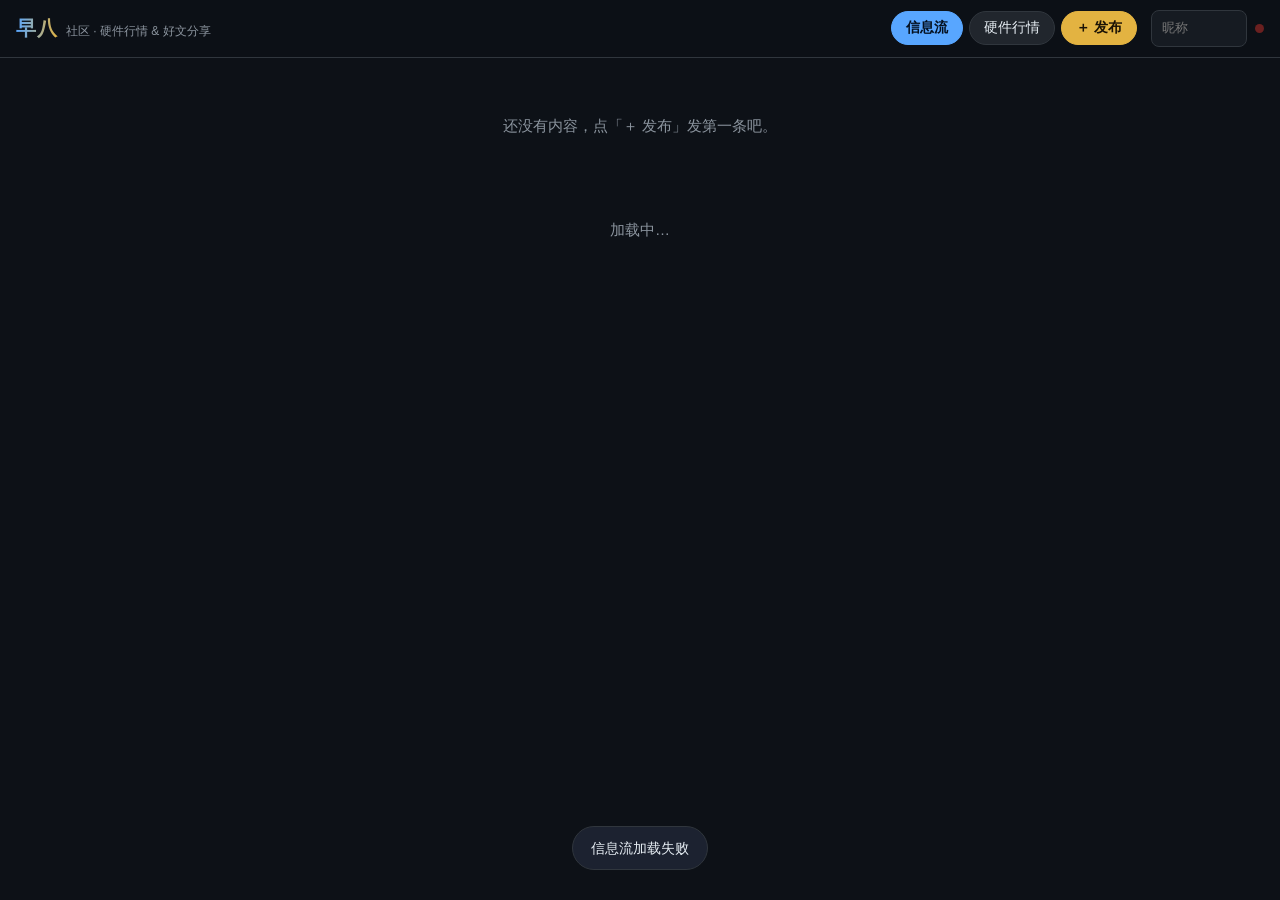
==== web/index.html @ 2b6db5b1 "融合为单一项目：后端/网页/客户端/采集端合并进 monorepo - server/: Go 后端一体化（行情聚合 + 社区 + WebSocket + 静态站点）   - 新增 /api/hw/c" ====
<!DOCTYPE html>
<html lang="zh-CN">
<head>
  <meta charset="utf-8" />
  <meta name="viewport" content="width=device-width, initial-scale=1, viewport-fit=cover" />
  <meta name="theme-color" content="#0d1117" />
  <title>早八社区 · 硬件 & 好文</title>
  <link rel="manifest" href="assets/manifest.webmanifest" />
  <link rel="stylesheet" href="assets/styles.css" />
</head>
<body>
  <header class="topbar">
    <div class="brand">
      <span class="logo">早八</span>
      <span class="tag">社区 · 硬件行情 & 好文分享</span>
    </div>
    <nav class="tabs">
      <button class="tab active" data-view="feed">信息流</button>
      <button class="tab" data-view="market">硬件行情</button>
      <button class="tab post-btn" id="openComposer">＋ 发布</button>
    </nav>
    <div class="me">
      <input id="nick" placeholder="昵称" maxlength="20" />
      <span id="wsdot" class="dot off" title="实时连接"></span>
    </div>
  </header>

  <main>
    <section id="feed" class="view active">
      <div id="postList"></div>
      <div id="feedEmpty" class="empty">还没有内容，点「＋ 发布」发第一条吧。</div>
      <div id="feedLoading" class="loading">加载中…</div>
    </section>

    <section id="market" class="view">
      <div class="market-tools">
        <input id="hwSearch" placeholder="搜型号 / 品牌，如 5070、9700X" />
        <div id="hwCats" class="chips"></div>
        <div class="sorts">
          <button class="st active" data-sort="">最新</button>
          <button class="st" data-sort="price_asc">价格低</button>
          <button class="st" data-sort="price_desc">价格高</button>
          <button class="st" data-sort="change">涨跌榜</button>
        </div>
        <div id="marketHint" class="mhint"></div>
      </div>
      <div id="marketList" class="market-grid"></div>
      <div id="marketEmpty" class="empty">行情加载中…</div>
    </section>
  </main>

  <!-- 型号详情（走势图） -->
  <div id="mdl" class="sheet hidden">
    <div class="sheet-mask" data-close></div>
    <div class="sheet-body wide">
      <div class="sheet-head">
        <span id="mdlTitle">型号详情</span>
        <button class="x" data-close>✕</button>
      </div>
      <div id="mdlBody"></div>
    </div>
  </div>

  <!-- 发布器 -->
  <div id="composer" class="sheet hidden">
    <div class="sheet-mask" data-close></div>
    <div class="sheet-body">
      <div class="sheet-head">
        <span>发布内容</span>
        <button class="x" data-close>✕</button>
      </div>
      <div class="type-tabs">
        <button class="tt active" data-type="text">文字</button>
        <button class="tt" data-type="image">图片</button>
        <button class="tt" data-type="link">链接</button>
        <button class="tt" data-type="article">公众号图文</button>
      </div>

      <div class="pane" data-pane="text">
        <textarea id="t_body" rows="5" placeholder="说点什么… 用 #话题 标记标签"></textarea>
      </div>
      <div class="pane hidden" data-pane="image">
        <input id="i_url" placeholder="图片直链 URL（https://…）" />
        <input id="i_title" placeholder="一句话说明（可选）" />
      </div>
      <div class="pane hidden" data-pane="link">
        <input id="l_url" placeholder="链接 URL（https://…）" />
        <input id="l_title" placeholder="标题" />
        <input id="l_cover" placeholder="封面图 URL（可选）" />
        <textarea id="l_body" rows="3" placeholder="摘要（可选）"></textarea>
      </div>
      <div class="pane hidden" data-pane="article">
        <div class="article-importer">
          <input id="a_url" placeholder="粘贴公众号文章链接 mp.weixin.qq.com/…" />
          <button id="a_parse">解析</button>
        </div>
        <div id="a_preview" class="article-preview hidden"></div>
      </div>

      <div class="sheet-foot">
        <span class="hint">以 <b id="nickEcho">匿名</b> 发布</span>
        <button id="submitPost" class="primary">发布</button>
      </div>
    </div>
  </div>

  <!-- 帖子详情（评论） -->
  <div id="detail" class="sheet hidden">
    <div class="sheet-mask" data-close></div>
    <div class="sheet-body wide">
      <div class="sheet-head">
        <span>帖子详情</span>
        <button class="x" data-close>✕</button>
      </div>
      <div id="detailBody"></div>
    </div>
  </div>

  <div id="toast" class="toast hidden"></div>

  <script src="assets/app.js"></script>
</body>
</html>
---- web/assets/styles.css ----
:root{
  --bg:#0d1117; --bg2:#161b22; --bg3:#1c2230; --line:#30363d;
  --txt:#e6edf3; --mut:#8b949e; --acc:#58a6ff; --up:#f0524a; --down:#3fb950;
  --chip:#21262d; --gold:#e3b341;
}
*{box-sizing:border-box}
html,body{margin:0;padding:0}
body{
  background:var(--bg); color:var(--txt);
  font:15px/1.6 -apple-system,BlinkMacSystemFont,"Segoe UI",Roboto,"PingFang SC","Microsoft YaHei",sans-serif;
  -webkit-text-size-adjust:100%;
}
.topbar{
  position:sticky; top:0; z-index:20; display:flex; align-items:center; gap:14px;
  padding:10px 16px; background:rgba(13,17,23,.85); backdrop-filter:blur(8px);
  border-bottom:1px solid var(--line);
}
.brand{display:flex; align-items:baseline; gap:8px; min-width:0}
.logo{font-weight:800; font-size:20px; letter-spacing:1px; color:#fff;
  background:linear-gradient(90deg,var(--acc),var(--gold)); -webkit-background-clip:text; background-clip:text; -webkit-text-fill-color:transparent}
.tag{color:var(--mut); font-size:12px; white-space:nowrap; overflow:hidden; text-overflow:ellipsis}
.tabs{display:flex; gap:6px; margin-left:auto}
.tab{background:var(--chip); color:var(--txt); border:1px solid var(--line); border-radius:999px;
  padding:7px 14px; cursor:pointer; font-size:14px}
.tab.active{background:var(--acc); border-color:var(--acc); color:#04101f; font-weight:700}
.post-btn{background:var(--gold); color:#1a1205; border-color:var(--gold); font-weight:700}
.me{display:flex; align-items:center; gap:8px}
#nick{width:96px; background:var(--bg2); border:1px solid var(--line); color:var(--txt);
  border-radius:8px; padding:7px 10px; font-size:13px}
.dot{width:9px; height:9px; border-radius:50%; background:var(--mut); display:inline-block}
.dot.on{background:var(--down)} .dot.off{background:#6b2020}

main{max-width:760px; margin:0 auto; padding:16px}
.view{display:none} .view.active{display:block}

.card{background:var(--bg2); border:1px solid var(--line); border-radius:14px; padding:14px; margin-bottom:14px}
.card .head{display:flex; align-items:center; gap:10px; margin-bottom:8px}
.avatar{width:34px; height:34px; border-radius:50%; background:linear-gradient(135deg,var(--acc),#a371f7);
  display:flex; align-items:center; justify-content:center; font-weight:700; color:#fff; flex:0 0 auto}
.name{font-weight:700} .time{color:var(--mut); font-size:12px}
.badge{font-size:11px; padding:2px 8px; border-radius:999px; background:var(--chip); color:var(--mut); border:1px solid var(--line)}
.body{white-space:pre-wrap; word-break:break-word; margin:4px 0}
.imgs{display:grid; grid-template-columns:repeat(auto-fill,minmax(140px,1fr)); gap:8px; margin-top:8px}
.imgs img{width:100%; height:160px; object-fit:cover; border-radius:10px; border:1px solid var(--line); cursor:pointer}
.cover{width:100%; max-height:260px; object-fit:cover; border-radius:10px; margin-top:8px; border:1px solid var(--line)}
.linkcard{display:block; margin-top:8px; padding:10px 12px; border:1px solid var(--line); border-radius:10px;
  background:var(--bg3); color:var(--txt); text-decoration:none}
.linkcard .lt{font-weight:700} .linkcard .lu{color:var(--acc); font-size:12px; word-break:break-all}
.article-body{margin-top:8px; font-size:14px; line-height:1.8}
.article-body img{max-width:100%; border-radius:8px; margin:6px 0}
.article-body p{margin:6px 0}
.actions{display:flex; gap:16px; margin-top:10px; color:var(--mut); font-size:13px}
.actions button{background:none; border:none; color:inherit; cursor:pointer; font-size:13px; display:flex; align-items:center; gap:5px}
.actions .liked{color:var(--up)}
.tags{margin-top:8px; display:flex; flex-wrap:wrap; gap:6px}
.tagc{font-size:12px; color:var(--acc); background:rgba(88,166,255,.12); padding:2px 8px; border-radius:999px}

.empty,.loading{color:var(--mut); text-align:center; padding:40px 0}
.market-grid{display:grid; grid-template-columns:repeat(auto-fill,minmax(220px,1fr)); gap:12px}
.mcard{background:var(--bg2); border:1px solid var(--line); border-radius:12px; padding:12px; cursor:pointer; transition:border-color .15s}
.mcard:hover{border-color:var(--acc)}
.mcard .mname{font-weight:700} .mcard .mspec{color:var(--mut); font-size:12px}
.mcard .mprice{font-size:20px; font-weight:800; margin-top:6px}
.mcard .mchg{font-size:13px; font-weight:700; margin-left:6px}
.market-tools{display:flex; flex-direction:column; gap:8px; margin-bottom:14px}
#hwSearch{background:var(--bg2); border:1px solid var(--line); color:var(--txt);
  border-radius:10px; padding:11px 14px; font-size:14px; width:100%}
#hwSearch:focus{outline:none; border-color:var(--acc)}
.chips{display:flex; gap:8px; overflow-x:auto; padding-bottom:2px; scrollbar-width:none}
.chips::-webkit-scrollbar{display:none}
.chip{background:var(--bg2); border:1px solid var(--line); color:var(--mut);
  border-radius:999px; padding:7px 14px; font-size:13px; white-space:nowrap; cursor:pointer}
.chip.active{background:var(--acc); border-color:var(--acc); color:#04101f; font-weight:700}
.sorts{display:flex; gap:6px}
.st{flex:1; background:transparent; border:1px solid var(--line); color:var(--mut);
  border-radius:8px; padding:7px 0; font-size:12px; cursor:pointer}
.st.active{color:var(--acc); border-color:var(--acc); background:rgba(88,166,255,.1)}
.mhint{color:var(--mut); font-size:11px}
.spark{width:100%; height:170px; display:block}
.mdl-stats{display:grid; grid-template-columns:repeat(4,1fr); gap:8px; margin-top:12px; text-align:center}
.mdl-stats b{display:block; font-size:15px}
.mdl-stats span{color:var(--mut); font-size:11px}
.up{color:var(--up)} .down{color:var(--down)} .flat{color:var(--mut)}
.mcard .meta{color:var(--mut); font-size:11px; margin-top:4px}

.sheet{position:fixed; inset:0; z-index:50; display:flex; align-items:flex-end; justify-content:center}
.sheet-mask{position:absolute; inset:0; background:rgba(0,0,0,.55)}
.sheet-body{position:relative; width:100%; max-width:680px; background:var(--bg2); border:1px solid var(--line);
  border-radius:18px 18px 0 0; padding:16px; max-height:92vh; overflow:auto; animation:up .2s ease}
.sheet-body.wide{max-width:760px}
@keyframes up{from{transform:translateY(20px);opacity:.6}to{transform:none;opacity:1}}
.sheet-head{display:flex; justify-content:space-between; align-items:center; font-weight:700; margin-bottom:12px}
.x{background:none; border:none; color:var(--mut); font-size:18px; cursor:pointer}
.type-tabs{display:flex; gap:6px; margin-bottom:12px; flex-wrap:wrap}
.tt{background:var(--chip); border:1px solid var(--line); color:var(--txt); border-radius:8px; padding:7px 12px; cursor:pointer}
.tt.active{background:var(--acc); color:#04101f; border-color:var(--acc); font-weight:700}
.pane{display:flex; flex-direction:column; gap:8px; margin-bottom:12px}
.pane.hidden,.sheet.hidden,.view.hidden,.hidden{display:none}
input,textarea{width:100%; background:var(--bg); border:1px solid var(--line); color:var(--txt);
  border-radius:10px; padding:10px; font:inherit; resize:vertical}
.article-importer{display:flex; gap:8px}
.article-importer input{flex:1}
button.primary{background:var(--gold); color:#1a1205; border:none; border-radius:10px; padding:10px 18px; font-weight:800; cursor:pointer}
.sheet-foot{display:flex; justify-content:space-between; align-items:center; margin-top:6px}
.hint{color:var(--mut); font-size:13px}
.article-preview{border:1px solid var(--line); border-radius:12px; padding:12px; background:var(--bg)}
.article-preview img.cover{max-height:200px; width:100%; object-fit:cover; border-radius:8px}
.article-preview .ap-content{max-height:240px; overflow:auto; font-size:13px; line-height:1.7; margin-top:8px}
.article-preview .ap-content img{max-width:100%}
.cmt{border-top:1px solid var(--line); margin-top:10px; padding-top:8px}
.cmt .c{display:flex; gap:8px; padding:6px 0; font-size:14px}
.cmt .c .cn{font-weight:700; flex:0 0 auto}
.cmt-form{display:flex; gap:8px; margin-top:8px}
.cmt-form input{flex:1}
.toast{position:fixed; left:50%; bottom:30px; transform:translateX(-50%); background:var(--bg3);
  border:1px solid var(--line); color:var(--txt); padding:10px 18px; border-radius:999px; z-index:90; font-size:14px}
@media (min-width:760px){ .sheet{align-items:center} .sheet-body{border-radius:18px} }
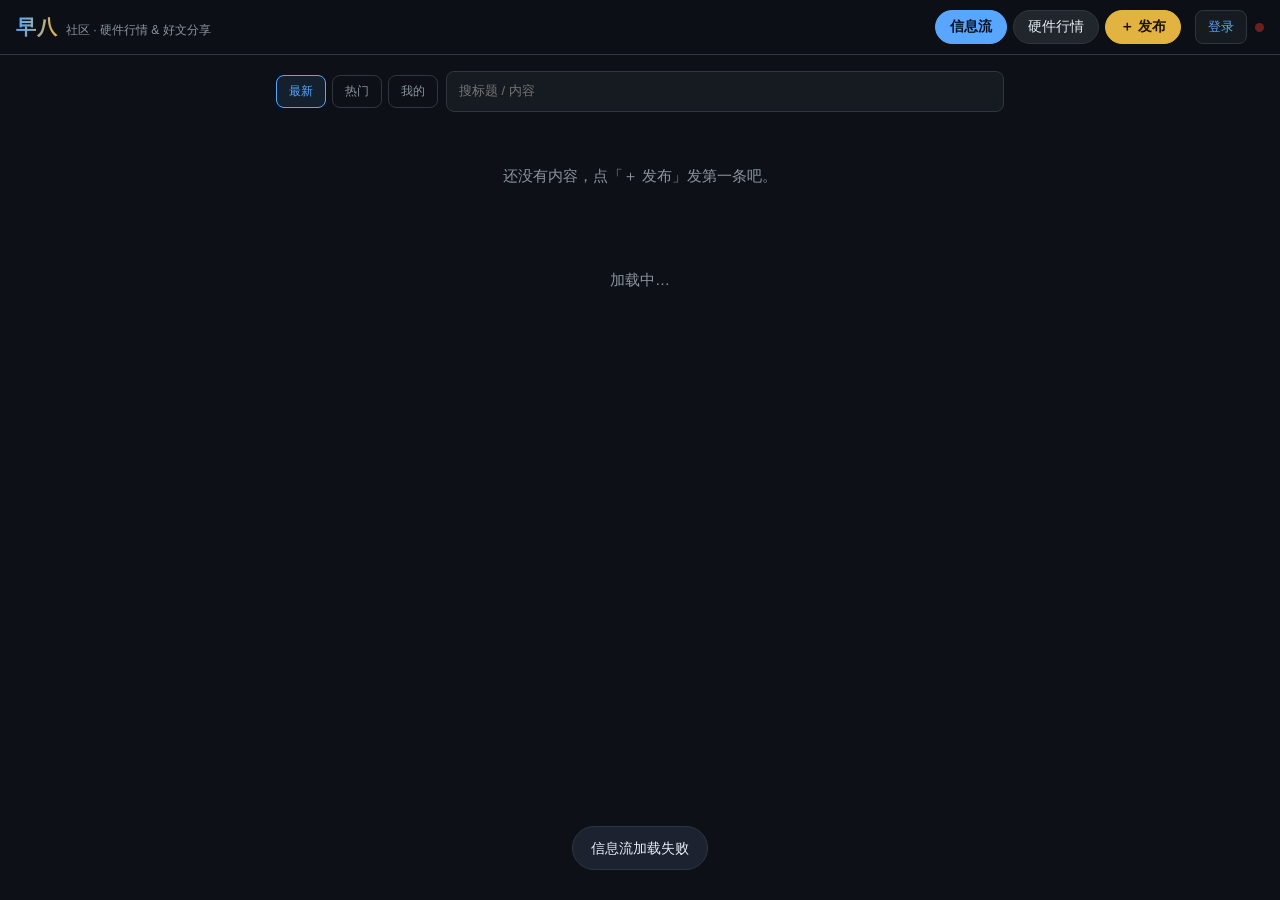
==== commit 4f646bc3: "账号体系 + 公众号转原生文章 + 社区功能补全 后端 (server/) - 新增 auth.go：邮箱账号体系   - PBKDF2-HMAC-SHA256（12000 轮）加盐，stdlib 实" ====
--- a/web/index.html
+++ b/web/index.html
@@ -20,13 +20,22 @@
       <button class="tab post-btn" id="openComposer">＋ 发布</button>
     </nav>
     <div class="me">
-      <input id="nick" placeholder="昵称" maxlength="20" />
+      <button id="accBtn" class="accbtn">登录</button>
       <span id="wsdot" class="dot off" title="实时连接"></span>
     </div>
   </header>
 
   <main>
     <section id="feed" class="view active">
+      <div class="feedbar">
+        <div class="sorts">
+          <button class="fs active" data-fsort="">最新</button>
+          <button class="fs" data-fsort="hot">热门</button>
+          <button class="fs" data-fmine="1">我的</button>
+        </div>
+        <input id="feedSearch" placeholder="搜标题 / 内容" />
+      </div>
+      <div id="tagRow" class="chips"></div>
       <div id="postList"></div>
       <div id="feedEmpty" class="empty">还没有内容，点「＋ 发布」发第一条吧。</div>
       <div id="feedLoading" class="loading">加载中…</div>
@@ -118,6 +127,25 @@
 
   <div id="toast" class="toast hidden"></div>
 
+  <!-- 登录 / 注册 -->
+  <div id="authSheet" class="sheet hidden">
+    <div class="sheet-mask" data-close></div>
+    <div class="sheet-body">
+      <div class="sheet-head">
+        <span id="authTitle">登录</span>
+        <button class="x" data-close>✕</button>
+      </div>
+      <div class="authform">
+        <input id="authEmail" type="email" placeholder="邮箱" autocomplete="email" />
+        <input id="authPass" type="password" placeholder="密码（至少 6 位）" autocomplete="current-password" />
+        <input id="authNick" placeholder="昵称（注册时填，可留空）" maxlength="20" class="hidden" />
+        <button id="authSubmit" class="primary">登录</button>
+        <button id="authSwitch" class="linkbtn">还没有账号？去注册</button>
+        <p class="tipm">密码经 PBKDF2-SHA256 加盐后存储，服务端不保存明文。</p>
+      </div>
+    </div>
+  </div>
+
   <script src="assets/app.js"></script>
 </body>
 </html>
--- a/web/assets/styles.css
+++ b/web/assets/styles.css
@@ -29,6 +29,30 @@
   border-radius:8px; padding:7px 10px; font-size:13px}
 .dot{width:9px; height:9px; border-radius:50%; background:var(--mut); display:inline-block}
 .dot.on{background:var(--down)} .dot.off{background:#6b2020}
+.accbtn{background:var(--bg2); border:1px solid var(--line); color:var(--acc);
+  border-radius:8px; padding:7px 12px; font-size:13px; cursor:pointer; max-width:110px;
+  overflow:hidden; text-overflow:ellipsis; white-space:nowrap}
+.accbtn.on{color:var(--gold); border-color:var(--gold)}
+
+.feedbar{display:flex; gap:8px; align-items:center; margin-bottom:10px}
+.feedbar .sorts{flex:0 0 auto; display:flex; gap:6px}
+.fs{background:transparent; border:1px solid var(--line); color:var(--mut);
+  border-radius:8px; padding:7px 12px; font-size:12px; cursor:pointer}
+.fs.active{color:var(--acc); border-color:var(--acc); background:rgba(88,166,255,.1)}
+#feedSearch{flex:1; min-width:0; background:var(--bg2); border:1px solid var(--line);
+  color:var(--txt); border-radius:8px; padding:9px 12px; font-size:13px}
+#feedSearch:focus{outline:none; border-color:var(--acc)}
+
+.authform{display:flex; flex-direction:column; gap:10px}
+.authform input{background:var(--bg2); border:1px solid var(--line); color:var(--txt);
+  border-radius:10px; padding:12px 14px; font-size:14px}
+.authform input:focus{outline:none; border-color:var(--acc)}
+.authform .primary{margin-top:4px; padding:12px; border-radius:10px; font-size:15px}
+.linkbtn{background:transparent; border:none; color:var(--acc); font-size:13px;
+  cursor:pointer; padding:8px}
+.tipm{color:var(--mut); font-size:11px; margin:2px 0 0}
+.tags .tagc{background:rgba(88,166,255,.12); color:var(--acc); border-radius:6px;
+  padding:2px 7px; font-size:11px; margin-right:6px; display:inline-block; margin-top:6px; cursor:pointer}
 
 main{max-width:760px; margin:0 auto; padding:16px}
 .view{display:none} .view.active{display:block}
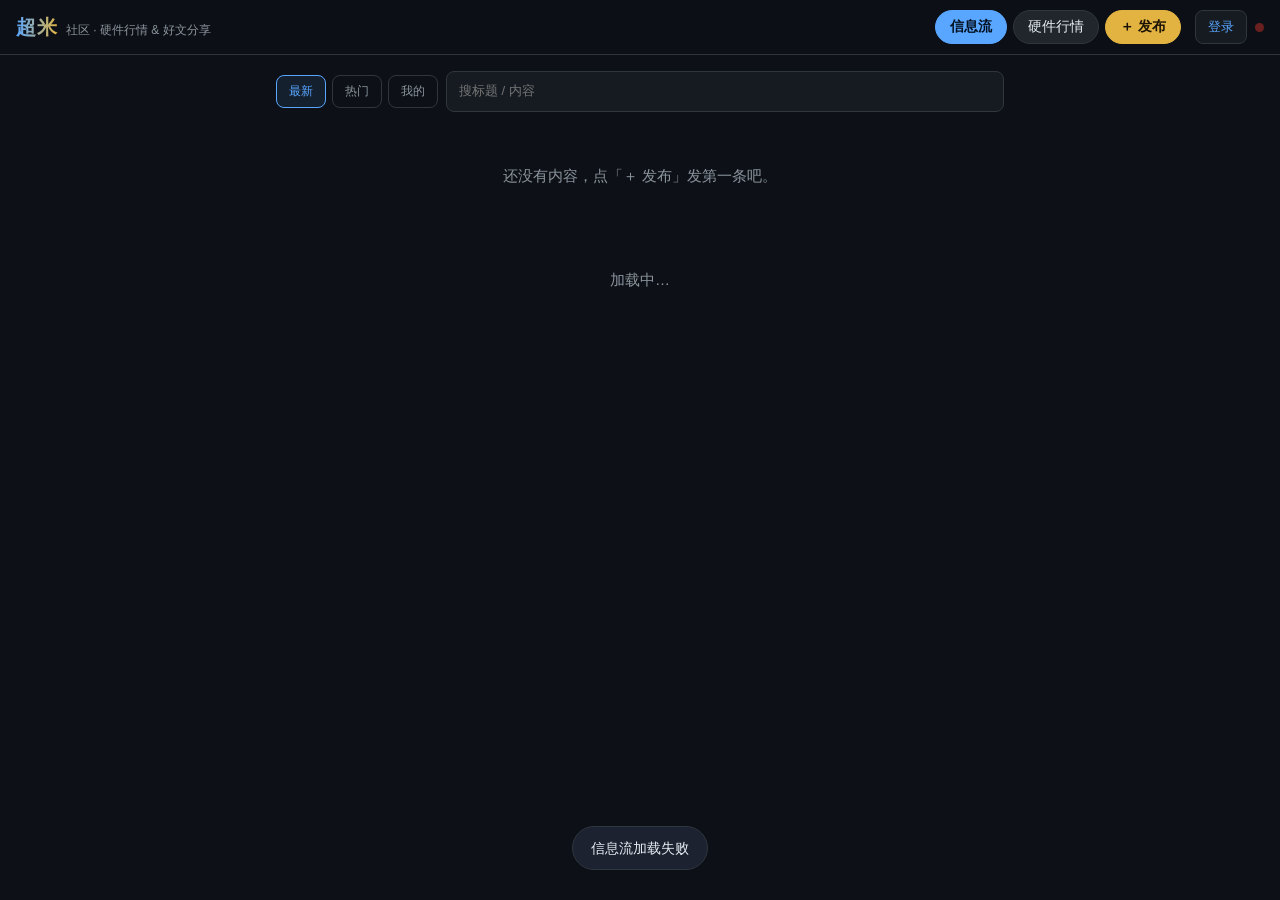
==== commit 12c2aea3: "更名超米 + 全新签名 + 适配 Android 5.0+ 签名（彻底重建） - 新建 chaomi.keystore：RSA 2048 / SHA256withRSA / 30 年，DN=CN=Ch" ====
--- a/web/index.html
+++ b/web/index.html
@@ -4,14 +4,14 @@
   <meta charset="utf-8" />
   <meta name="viewport" content="width=device-width, initial-scale=1, viewport-fit=cover" />
   <meta name="theme-color" content="#0d1117" />
-  <title>早八社区 · 硬件 & 好文</title>
+  <title>超米 · 硬件行情 & 图文社区</title>
   <link rel="manifest" href="assets/manifest.webmanifest" />
   <link rel="stylesheet" href="assets/styles.css" />
 </head>
 <body>
   <header class="topbar">
     <div class="brand">
-      <span class="logo">早八</span>
+      <span class="logo">超米</span>
       <span class="tag">社区 · 硬件行情 & 好文分享</span>
     </div>
     <nav class="tabs">
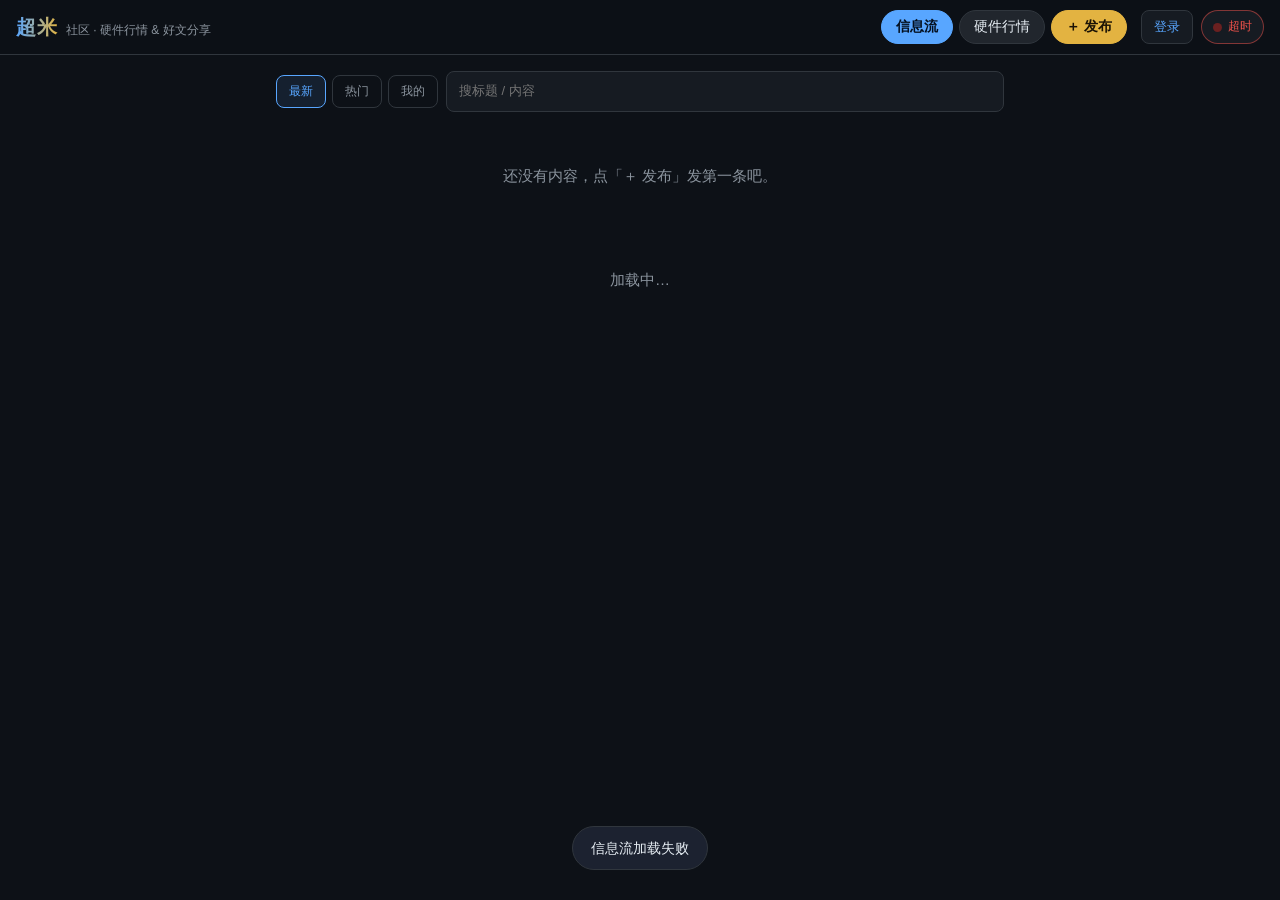
==== commit 0dd279ce: "网页端接入延迟监控 + 下载页补功能列表 网页 (web/) - 顶栏新增延迟芯片：每 3 秒心跳一次（20 次/分钟） - 延迟 = performance.now() 往返 - 服务端 costM" ====
--- a/web/index.html
+++ b/web/index.html
@@ -21,7 +21,10 @@
     </nav>
     <div class="me">
       <button id="accBtn" class="accbtn">登录</button>
-      <span id="wsdot" class="dot off" title="实时连接"></span>
+      <span id="latChip" class="latchip" title="App ↔ 服务器 延迟（每 3 秒心跳）">
+        <span id="wsdot" class="dot off"></span>
+        <span id="latText">--</span>
+      </span>
     </div>
   </header>
 
--- a/web/assets/styles.css
+++ b/web/assets/styles.css
@@ -139,3 +139,12 @@
 .toast{position:fixed; left:50%; bottom:30px; transform:translateX(-50%); background:var(--bg3);
   border:1px solid var(--line); color:var(--txt); padding:10px 18px; border-radius:999px; z-index:90; font-size:14px}
 @media (min-width:760px){ .sheet{align-items:center} .sheet-body{border-radius:18px} }
+
+/* 延迟指示：心跳每 3 秒一次（20 次/分钟） */
+.latchip{display:inline-flex; align-items:center; gap:6px; background:var(--bg2);
+  border:1px solid var(--line); border-radius:999px; padding:6px 11px; cursor:default;
+  font-size:12px; color:var(--mut); font-variant-numeric:tabular-nums}
+.latchip.good{color:var(--down); border-color:rgba(63,185,80,.5)}
+.latchip.ok{color:var(--acc); border-color:rgba(88,166,255,.4)}
+.latchip.warn{color:var(--gold); border-color:rgba(227,179,65,.5)}
+.latchip.bad{color:var(--up); border-color:rgba(240,82,74,.5)}
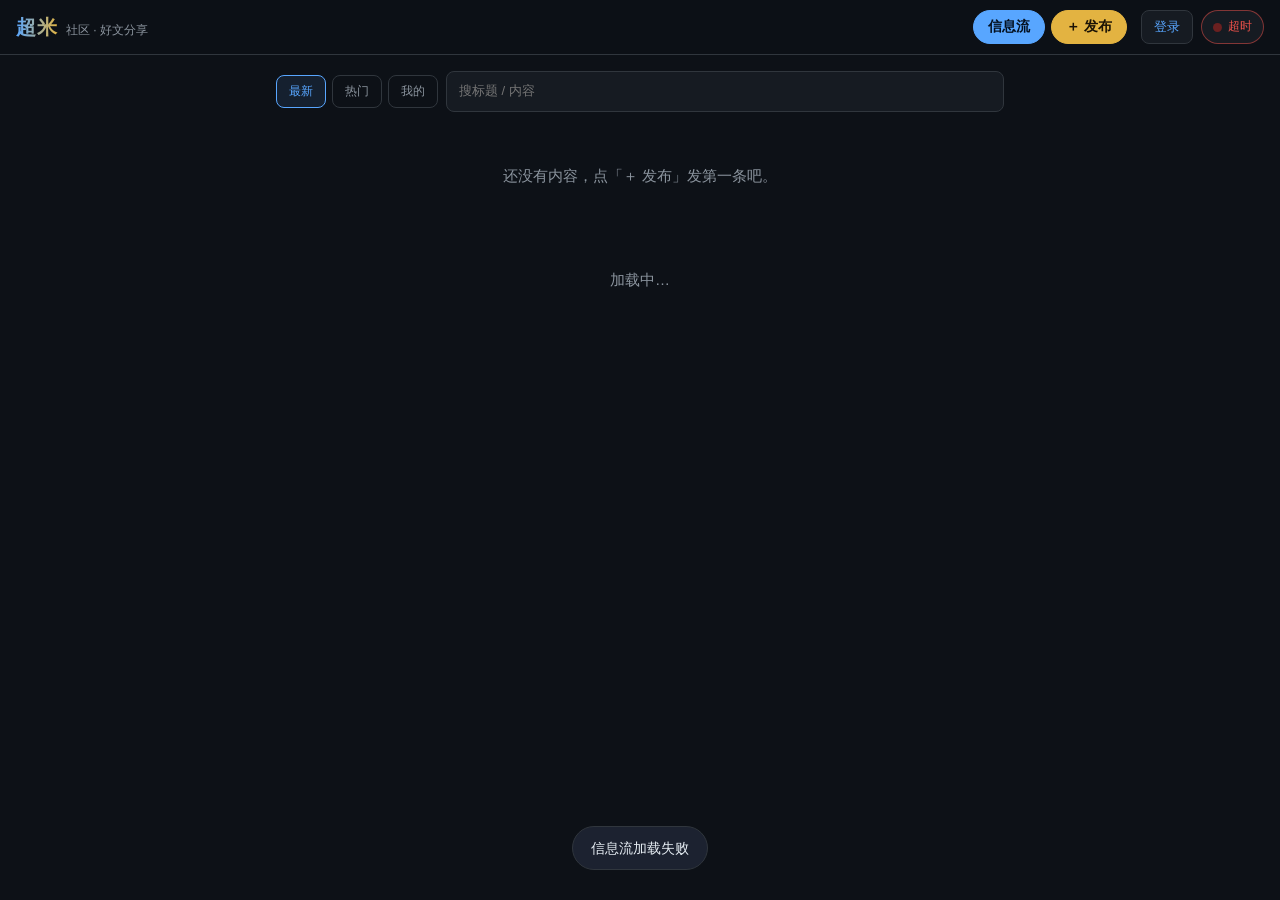
==== commit b5d8c0d1: "超米 v4.0.0：移除行情 / 富文本编辑器 / IP 归属地 / 广告跳过离线化" ====
--- a/web/index.html
+++ b/web/index.html
@@ -4,7 +4,7 @@
   <meta charset="utf-8" />
   <meta name="viewport" content="width=device-width, initial-scale=1, viewport-fit=cover" />
   <meta name="theme-color" content="#0d1117" />
-  <title>超米 · 硬件行情 & 图文社区</title>
+  <title>超米 · 图文社区</title>
   <link rel="manifest" href="assets/manifest.webmanifest" />
   <link rel="stylesheet" href="assets/styles.css" />
 </head>
@@ -12,11 +12,10 @@
   <header class="topbar">
     <div class="brand">
       <span class="logo">超米</span>
-      <span class="tag">社区 · 硬件行情 & 好文分享</span>
+      <span class="tag">社区 · 好文分享</span>
     </div>
     <nav class="tabs">
       <button class="tab active" data-view="feed">信息流</button>
-      <button class="tab" data-view="market">硬件行情</button>
       <button class="tab post-btn" id="openComposer">＋ 发布</button>
     </nav>
     <div class="me">
@@ -44,21 +43,6 @@
       <div id="feedLoading" class="loading">加载中…</div>
     </section>
 
-    <section id="market" class="view">
-      <div class="market-tools">
-        <input id="hwSearch" placeholder="搜型号 / 品牌，如 5070、9700X" />
-        <div id="hwCats" class="chips"></div>
-        <div class="sorts">
-          <button class="st active" data-sort="">最新</button>
-          <button class="st" data-sort="price_asc">价格低</button>
-          <button class="st" data-sort="price_desc">价格高</button>
-          <button class="st" data-sort="change">涨跌榜</button>
-        </div>
-        <div id="marketHint" class="mhint"></div>
-      </div>
-      <div id="marketList" class="market-grid"></div>
-      <div id="marketEmpty" class="empty">行情加载中…</div>
-    </section>
   </main>
 
   <!-- 型号详情（走势图） -->
--- a/web/assets/styles.css
+++ b/web/assets/styles.css
@@ -73,6 +73,22 @@
 .article-body{margin-top:8px; font-size:14px; line-height:1.8}
 .article-body img{max-width:100%; border-radius:8px; margin:6px 0}
 .article-body p{margin:6px 0}
+.article-body h2{font-size:18px; margin:18px 0 6px; font-weight:800}
+.article-body h3{font-size:15.5px; margin:14px 0 4px; font-weight:700}
+.article-body blockquote{margin:12px 0; padding:8px 12px; border-left:3px solid var(--acc);
+  background:var(--bg3); border-radius:0 8px 8px 0; color:var(--txt)}
+.article-body pre{margin:12px 0; padding:10px 12px; background:var(--bg3); border:1px solid var(--line);
+  border-radius:8px; overflow-x:auto; font-size:12.5px; line-height:1.6; white-space:pre-wrap}
+.article-body .li{margin:5px 0; padding-left:4px}
+.article-body hr{border:none; border-top:1px solid var(--line); margin:18px 0}
+.article-body .cap{text-align:center; color:var(--mut); font-size:12px; margin:2px 0 10px}
+.article-body mark.hl{background:#ffe58f; color:#1f2328; padding:0 2px; border-radius:3px}
+.article-body code.ic{background:var(--bg3); color:var(--acc); padding:1px 5px; border-radius:4px;
+  font-family:ui-monospace,Consolas,monospace; font-size:12.5px}
+.article-body .vid{margin:12px 0}
+.article-body .vid a{display:block; padding:14px; text-align:center; background:var(--bg3);
+  border:1px solid var(--line); border-radius:10px; color:var(--acc); font-weight:600}
+.article-body .linkcard .ld{color:var(--mut); font-size:12px; margin-top:3px; line-height:1.5}
 .actions{display:flex; gap:16px; margin-top:10px; color:var(--mut); font-size:13px}
 .actions button{background:none; border:none; color:inherit; cursor:pointer; font-size:13px; display:flex; align-items:center; gap:5px}
 .actions .liked{color:var(--up)}
@@ -132,8 +148,16 @@
 .article-preview .ap-content{max-height:240px; overflow:auto; font-size:13px; line-height:1.7; margin-top:8px}
 .article-preview .ap-content img{max-width:100%}
 .cmt{border-top:1px solid var(--line); margin-top:10px; padding-top:8px}
-.cmt .c{display:flex; gap:8px; padding:6px 0; font-size:14px}
-.cmt .c .cn{font-weight:700; flex:0 0 auto}
+.cmt .c{display:flex; flex-wrap:wrap; align-items:baseline; gap:8px; padding:8px 0;
+  font-size:14px; border-bottom:1px dashed var(--line)}
+.cmt .c:last-child{border-bottom:none}
+.cmt .c .chd{display:flex; align-items:baseline; gap:8px; flex:0 0 auto}
+.cmt .c .cn{font-weight:700}
+.cmt .c .cmeta{color:var(--mut); font-size:11.5px}
+.cmt .c .cbd{flex:1 1 100%; color:var(--txt); line-height:1.65; word-break:break-word}
+.cmt .c .cdel{flex:0 0 auto; background:none; border:none; color:var(--mut);
+  font-size:11.5px; cursor:pointer; padding:0}
+.cmt .c .cdel:hover{color:var(--up)}
 .cmt-form{display:flex; gap:8px; margin-top:8px}
 .cmt-form input{flex:1}
 .toast{position:fixed; left:50%; bottom:30px; transform:translateX(-50%); background:var(--bg3);
@@ -148,3 +172,9 @@
 .latchip.ok{color:var(--acc); border-color:rgba(88,166,255,.4)}
 .latchip.warn{color:var(--gold); border-color:rgba(227,179,65,.5)}
 .latchip.bad{color:var(--up); border-color:rgba(240,82,74,.5)}
+
+/* 对比上轮：上轮价 / 实际差价 / 涨跌幅 */
+.prevrow{display:grid; grid-template-columns:repeat(3,1fr); gap:8px; margin-top:12px;
+  padding:12px; background:var(--bg3); border:1px solid var(--line); border-radius:10px; text-align:center}
+.prevrow b{display:block; font-size:15px; font-variant-numeric:tabular-nums}
+.prevrow span{color:var(--mut); font-size:11px}
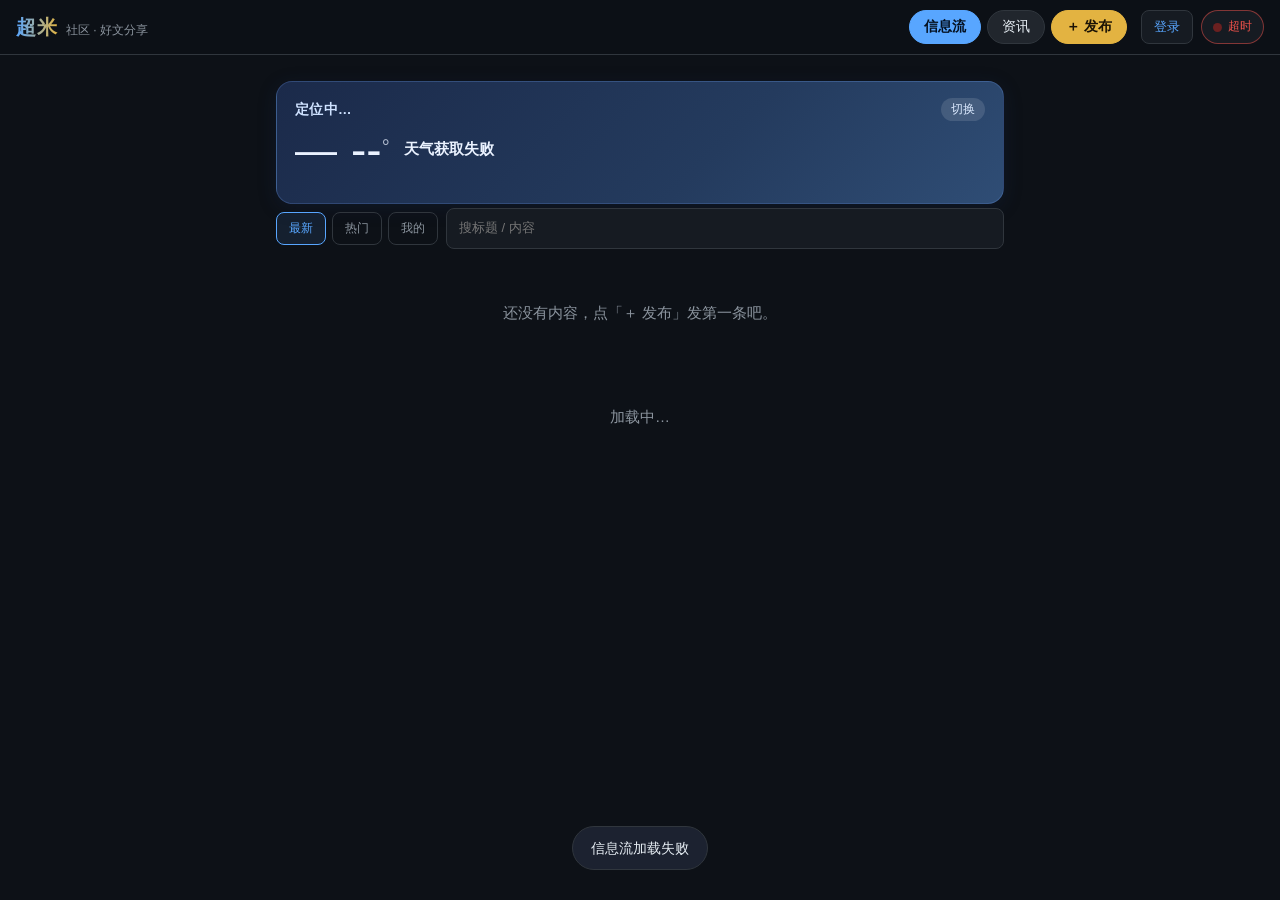
==== commit c26cfd52: "超米 v4.0.0：移除行情 / 富文本编辑器 / IP 归属地 / 广告跳过离线化" ====
--- a/web/index.html
+++ b/web/index.html
@@ -16,6 +16,7 @@
     </div>
     <nav class="tabs">
       <button class="tab active" data-view="feed">信息流</button>
+      <button class="tab" data-view="rss">资讯</button>
       <button class="tab post-btn" id="openComposer">＋ 发布</button>
     </nav>
     <div class="me">
@@ -28,6 +29,23 @@
   </header>
 
   <main>
+    <!-- ===== 天气卡片（自动按定位/IP 取当前城市）===== -->
+    <section id="weatherCard" class="wxcard" data-city="">
+      <div class="wxhead">
+        <span class="wxcity">定位中…</span>
+        <button class="wxswitch" id="wxSwitch" title="切换城市">切换</button>
+      </div>
+      <div class="wxmain">
+        <span class="wxicon">—</span>
+        <div class="wxtemp"><b>--</b><i>°</i></div>
+        <div class="wxdesc">
+          <span class="wxtext">加载中</span>
+          <span class="wxsub"></span>
+        </div>
+      </div>
+      <div id="wxDays" class="wxdays"></div>
+    </section>
+
     <section id="feed" class="view active">
       <div class="feedbar">
         <div class="sorts">
@@ -41,6 +59,21 @@
       <div id="postList"></div>
       <div id="feedEmpty" class="empty">还没有内容，点「＋ 发布」发第一条吧。</div>
       <div id="feedLoading" class="loading">加载中…</div>
+    </section>
+
+    <!-- ===== 资讯（RSS）：一级菜单，二级为分类 ===== -->
+    <section id="rss" class="view">
+      <div class="rssbar">
+        <div id="rssCats" class="chips">
+          <div class="chip active" data-cat="">全部</div>
+        </div>
+      </div>
+      <div id="rssList" class="rsslist"></div>
+      <div id="rssEmpty" class="empty">还没有资讯，点下方「刷新」拉取</div>
+      <div id="rssLoading" class="loading hidden">加载中…</div>
+      <div class="rssfoot">
+        <button id="rssMore" class="rssmore">加载更多</button>
+      </div>
     </section>
 
   </main>
--- a/web/assets/styles.css
+++ b/web/assets/styles.css
@@ -178,3 +178,54 @@
   padding:12px; background:var(--bg3); border:1px solid var(--line); border-radius:10px; text-align:center}
 .prevrow b{display:block; font-size:15px; font-variant-numeric:tabular-nums}
 .prevrow span{color:var(--mut); font-size:11px}
+
+/* ===== 资讯（RSS） ===== */
+.rssbar{padding:8px 0 4px}
+.rsslist{display:flex; flex-direction:column; gap:10px; margin-top:6px}
+.rsscard{display:flex; gap:12px; padding:12px; background:var(--bg2);
+  border:1px solid var(--line); border-radius:12px; cursor:pointer; transition:border-color .15s}
+.rsscard:hover{border-color:var(--acc)}
+.rssimg{flex:0 0 96px; width:96px; height:72px; border-radius:8px; overflow:hidden; background:var(--bg3)}
+.rssimg img{width:100%; height:100%; object-fit:cover}
+.rssbody{flex:1; min-width:0}
+.rssbody h3{font-size:14.5px; line-height:1.45; margin:0 0 4px; font-weight:700;
+  display:-webkit-box; -webkit-line-clamp:2; -webkit-box-orient:vertical; overflow:hidden}
+.rssorig{font-size:11.5px; color:var(--mut); margin-bottom:4px;
+  display:-webkit-box; -webkit-line-clamp:1; -webkit-box-orient:vertical; overflow:hidden}
+.rssbody p{font-size:12.5px; color:var(--mut); line-height:1.6; margin:0;
+  display:-webkit-box; -webkit-line-clamp:2; -webkit-box-orient:vertical; overflow:hidden}
+.rssmeta{display:flex; gap:10px; margin-top:6px; font-size:11px; color:var(--mut)}
+.rsssrc{color:var(--acc)}
+.rssfoot{text-align:center; padding:14px 0}
+.rssmore{background:var(--bg2); border:1px solid var(--line); color:var(--txt);
+  padding:9px 22px; border-radius:999px; font-size:13px; cursor:pointer}
+.rssmore:hover{border-color:var(--acc); color:var(--acc)}
+.chip i{font-style:normal; opacity:.55; margin-left:4px; font-size:10.5px}
+
+/* ===== 天气卡片 ===== */
+.wxcard{margin:10px 0 4px; padding:16px 18px; border-radius:16px;
+  background:linear-gradient(135deg,#1b2a4a 0%,#243b5e 60%,#2f4d75 100%);
+  border:1px solid rgba(120,170,255,.22); color:#eaf2ff;
+  box-shadow:0 4px 18px rgba(20,40,80,.28)}
+.wxhead{display:flex; align-items:center; justify-content:space-between; margin-bottom:6px}
+.wxcity{font-size:13.5px; font-weight:700; letter-spacing:.3px; color:#cfe2ff}
+.wxswitch{background:rgba(255,255,255,.12); border:none; color:#dceaff;
+  font-size:11.5px; padding:4px 10px; border-radius:999px; cursor:pointer}
+.wxswitch:hover{background:rgba(255,255,255,.22)}
+.wxmain{display:flex; align-items:center; gap:14px}
+.wxicon{font-size:42px; line-height:1}
+.wxtemp{display:flex; align-items:flex-start}
+.wxtemp b{font-size:46px; font-weight:300; line-height:1; font-variant-numeric:tabular-nums}
+.wxtemp i{font-size:20px; font-style:normal; margin-top:4px; opacity:.7}
+.wxdesc{display:flex; flex-direction:column; gap:3px; min-width:0}
+.wxtext{font-size:15px; font-weight:600}
+.wxsub{font-size:11.5px; color:#a8c4e8; line-height:1.5}
+.wxdays{display:flex; gap:8px; margin-top:14px; overflow-x:auto; scrollbar-width:none}
+.wxdays::-webkit-scrollbar{display:none}
+.wxday{flex:1 0 auto; min-width:58px; display:flex; flex-direction:column;
+  align-items:center; gap:3px; padding:8px 6px; border-radius:10px;
+  background:rgba(255,255,255,.08)}
+.wxd{font-size:11px; color:#b9d2f0}
+.wxdi{font-size:17px; line-height:1}
+.wxdt{font-size:12px; font-weight:600; font-variant-numeric:tabular-nums}
+.wxdt i{font-style:normal; opacity:.6; font-weight:400}
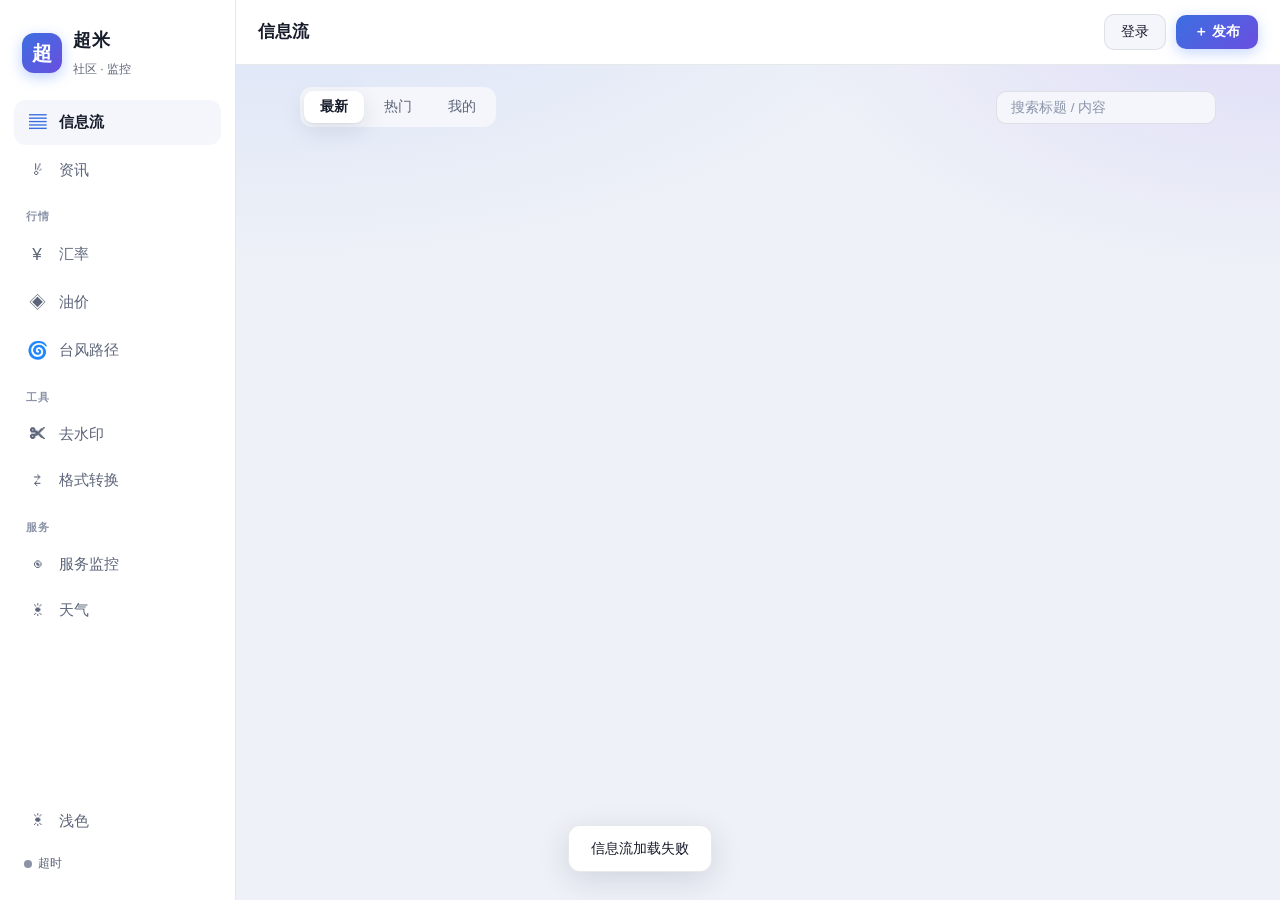
==== commit 3c1b7d8f: "feat: 去水印集成抖音(DTK v5) + 格式转换 + 账号体系 + 行情模块 去水印 - 集成 DTK v5（CloakBrowser 自动铸造游客身份），抖音/TikTok 免登录直出无水印" ====
--- a/web/index.html
+++ b/web/index.html
@@ -3,94 +3,388 @@
 <head>
   <meta charset="utf-8" />
   <meta name="viewport" content="width=device-width, initial-scale=1, viewport-fit=cover" />
-  <meta name="theme-color" content="#0d1117" />
-  <title>超米 · 图文社区</title>
+  <meta name="theme-color" content="#0b0f1a" />
+  <meta name="description" content="超米 · 好文分享社区与实时服务监控" />
+  <title>超米 · 社区</title>
   <link rel="manifest" href="assets/manifest.webmanifest" />
-  <link rel="stylesheet" href="assets/styles.css" />
+  <link rel="icon" href="assets/icon.svg" type="image/svg+xml" />
+  <link rel="stylesheet" href="assets/styles.css?v=16" />
 </head>
 <body>
-  <header class="topbar">
-    <div class="brand">
-      <span class="logo">超米</span>
-      <span class="tag">社区 · 好文分享</span>
-    </div>
-    <nav class="tabs">
-      <button class="tab active" data-view="feed">信息流</button>
-      <button class="tab" data-view="rss">资讯</button>
-      <button class="tab post-btn" id="openComposer">＋ 发布</button>
-    </nav>
-    <div class="me">
-      <button id="accBtn" class="accbtn">登录</button>
-      <span id="latChip" class="latchip" title="App ↔ 服务器 延迟（每 3 秒心跳）">
-        <span id="wsdot" class="dot off"></span>
-        <span id="latText">--</span>
-      </span>
-    </div>
-  </header>
-
-  <main>
-    <!-- ===== 天气卡片（自动按定位/IP 取当前城市）===== -->
-    <section id="weatherCard" class="wxcard" data-city="">
-      <div class="wxhead">
-        <span class="wxcity">定位中…</span>
-        <button class="wxswitch" id="wxSwitch" title="切换城市">切换</button>
-      </div>
-      <div class="wxmain">
-        <span class="wxicon">—</span>
-        <div class="wxtemp"><b>--</b><i>°</i></div>
-        <div class="wxdesc">
-          <span class="wxtext">加载中</span>
-          <span class="wxsub"></span>
-        </div>
-      </div>
-      <div id="wxDays" class="wxdays"></div>
-    </section>
-
-    <section id="feed" class="view active">
-      <div class="feedbar">
-        <div class="sorts">
-          <button class="fs active" data-fsort="">最新</button>
-          <button class="fs" data-fsort="hot">热门</button>
-          <button class="fs" data-fmine="1">我的</button>
-        </div>
-        <input id="feedSearch" placeholder="搜标题 / 内容" />
-      </div>
-      <div id="tagRow" class="chips"></div>
-      <div id="postList"></div>
-      <div id="feedEmpty" class="empty">还没有内容，点「＋ 发布」发第一条吧。</div>
-      <div id="feedLoading" class="loading">加载中…</div>
-    </section>
-
-    <!-- ===== 资讯（RSS）：一级菜单，二级为分类 ===== -->
-    <section id="rss" class="view">
-      <div class="rssbar">
-        <div id="rssCats" class="chips">
-          <div class="chip active" data-cat="">全部</div>
-        </div>
-      </div>
-      <div id="rssList" class="rsslist"></div>
-      <div id="rssEmpty" class="empty">还没有资讯，点下方「刷新」拉取</div>
-      <div id="rssLoading" class="loading hidden">加载中…</div>
-      <div class="rssfoot">
-        <button id="rssMore" class="rssmore">加载更多</button>
-      </div>
-    </section>
-
-  </main>
-
-  <!-- 型号详情（走势图） -->
-  <div id="mdl" class="sheet hidden">
+  <div class="app">
+    <!-- ===== 侧边导航（桌面） ===== -->
+    <aside class="sidenav" id="sidenav">
+      <div class="brand">
+        <span class="brand-logo">超</span>
+        <div class="brand-txt">
+          <b>超米</b>
+          <small>社区 · 监控</small>
+        </div>
+      </div>
+
+      <nav class="nav">
+        <button class="nav-item active" data-view="feed">
+          <span class="nav-ico">▤</span><span>信息流</span>
+        </button>
+        <button class="nav-item" data-view="rss">
+          <span class="nav-ico">☄</span><span>资讯</span>
+        </button>
+        <div class="nav-label">行情</div>
+        <button class="nav-item" data-view="fx">
+          <span class="nav-ico">¥</span><span>汇率</span>
+        </button>
+        <button class="nav-item" data-view="oil">
+          <span class="nav-ico">◈</span><span>油价</span>
+        </button>
+        <button class="nav-item" data-view="typhoon">
+          <span class="nav-ico">🌀</span><span>台风路径</span>
+        </button>
+        <div class="nav-label">工具</div>
+        <button class="nav-item" data-view="watermark">
+          <span class="nav-ico">✂</span><span>去水印</span>
+        </button>
+        <button class="nav-item" data-view="convert">
+          <span class="nav-ico">⇄</span><span>格式转换</span>
+        </button>
+        <div class="nav-label">服务</div>
+        <button class="nav-item" data-view="monitor">
+          <span class="nav-ico">◉</span><span>服务监控</span>
+          <span class="nav-badge hidden" id="monBadge"></span>
+        </button>
+        <button class="nav-item" data-view="weather">
+          <span class="nav-ico">☀</span><span>天气</span>
+        </button>
+        <!-- 管理员入口插槽：仅管理员可见，位置固定在导航最末的独立分组 -->
+        <div id="adminSlot" class="hidden">
+          <div class="nav-label">管理</div>
+          <button class="nav-item" id="adminEntry">
+            <span class="nav-ico">⚙</span><span>管理员后台</span>
+          </button>
+        </div>
+      </nav>
+
+      <div class="sidenav-foot">
+        <button class="nav-item" id="themeToggle">
+          <span class="nav-ico" id="themeIco">◐</span><span id="themeTxt">深色</span>
+        </button>
+        <div class="lat" id="latChip" title="App ↔ 服务器延迟（每 3 秒心跳）">
+          <span class="dot off" id="wsdot"></span>
+          <span id="latText">-- ms</span>
+        </div>
+      </div>
+    </aside>
+
+    <!-- ===== 主区 ===== -->
+    <div class="main">
+      <header class="topbar">
+        <button class="hamburger" id="hamburger">☰</button>
+        <div class="topbar-title" id="topbarTitle">信息流</div>
+        <div class="topbar-actions">
+          <span class="lat inline" id="latChipM" title="App ↔ 服务器延迟">
+            <span class="dot off" id="wsdotM"></span>
+            <span id="latTextM">--</span>
+          </span>
+          <button class="accbtn" id="accBtn">登录</button>
+          <button class="post-btn" id="openComposer">＋ 发布</button>
+        </div>
+      </header>
+
+      <main class="content">
+        <!-- ===== 信息流 ===== -->
+        <section id="view-feed" class="view active">
+          <div class="feedbar">
+            <div class="sorts">
+              <button class="fs active" data-fsort="">最新</button>
+              <button class="fs" data-fsort="hot">热门</button>
+              <button class="fs" data-fmine="1">我的</button>
+            </div>
+            <div class="search">
+              <input id="feedSearch" placeholder="搜索标题 / 内容" />
+            </div>
+          </div>
+          <div id="tagRow" class="chips"></div>
+          <div id="postList" class="feedlist"></div>
+          <div id="feedEmpty" class="empty hidden">还没有内容，点「＋ 发布」发第一条吧。</div>
+          <div id="feedLoading" class="loading hidden">加载中…</div>
+        </section>
+
+        <!-- ===== 资讯 ===== -->
+        <section id="view-rss" class="view">
+          <div class="rssbar">
+            <div id="rssCats" class="chips">
+              <div class="chip active" data-cat="">全部</div>
+            </div>
+            <button class="rss-refresh" id="rssRefreshBtn" title="拉取最新资讯">↻ 刷新</button>
+          </div>
+          <div id="rssList" class="rsslist"></div>
+          <div id="rssEmpty" class="empty hidden">还没有资讯，点「刷新」拉取</div>
+          <div id="rssLoading" class="loading hidden">加载中…</div>
+          <div class="rssfoot">
+            <button id="rssMore" class="rssmore">加载更多</button>
+          </div>
+        </section>
+
+        <!-- ===== 服务监控 ===== -->
+        <section id="view-monitor" class="view">
+          <div class="mon-head">
+            <div class="mon-title">
+              <h2>服务监控</h2>
+              <span class="mon-badge" id="monTopBadge">加载中</span>
+            </div>
+            <div class="mon-sub">第三方服务健康巡检 · 每 15 秒探测（每分钟 4 次）· 异常自动通知</div>
+          </div>
+
+          <div class="mon-cards">
+            <div class="mon-card"><div class="k">监控目标</div><div class="v" id="monTotal">--</div></div>
+            <div class="mon-card ok"><div class="k">在线</div><div class="v" id="monUp">--</div></div>
+            <div class="mon-card bad"><div class="k">异常</div><div class="v" id="monDown">--</div></div>
+            <div class="mon-card"><div class="k">平均延迟</div><div class="v"><span id="monMs">--</span><i>ms</i></div></div>
+          </div>
+        <!-- 监控详情：点卡片就地展示，可连续切换 -->
+        <div id="monDetail" class="mon-detail hidden">
+          <div class="md-head">
+            <span class="md-dot" id="mdDot"></span>
+            <span class="md-name" id="mdName">—</span>
+            <span class="md-badge" id="mdBadge"></span>
+            <button class="md-x" id="mdClose">收起 ✕</button>
+          </div>
+          <div class="md-stats">
+            <div><span class="k">当前延迟</span><b id="mdMs">—</b></div>
+            <div><span class="k">HTTP 状态</span><b id="mdCode">—</b></div>
+            <div><span class="k">最近检测</span><b id="mdAt">—</b></div>
+            <div><span class="k">连续失败</span><b id="mdStreak">—</b></div>
+          </div>
+          <div class="md-chart-title">延迟走势（最近 60 次探测，谷底为掉线）</div>
+          <div class="md-chart" id="mdChart"></div>
+          <div class="md-avail" id="mdAvail">—</div>
+          <div class="md-err hidden" id="mdErr"></div>
+        </div>
+
+          <div class="mon-grid" id="monGrid"></div>
+          <div class="mon-foot">数据由服务端每 15 秒采集 · 本页 5 秒刷新 · 点卡片看详情 · 异常自动推送飞书 + 邮件
+            <a href="/monitor/" target="_blank" rel="noopener" class="mon-link">查看图表版 ↗</a>
+          </div>
+        </section>
+
+        <!-- ===== 汇率 ===== -->
+        <section id="view-fx" class="view">
+          <div class="mon-head">
+            <div class="mon-title">
+              <h2>实时汇率</h2>
+              <span class="mon-badge" id="fxBadge">加载中</span>
+            </div>
+            <div class="mon-sub">主要货币兑人民币 · 含离岸人民币 CNH · 每 10 分钟更新</div>
+          </div>
+          <div class="fx-spread" id="fxSpread"></div>
+          <div class="chart-card">
+            <div class="chart-head">
+              <span class="chart-title">走势</span>
+              <span class="chart-pick" id="fxPick"></span>
+              <span class="chart-range" id="fxRange">
+                <button data-days="1" class="cr">1D</button>
+                <button data-days="7" class="cr active">7D</button>
+                <button data-days="30" class="cr">30D</button>
+              </span>
+            </div>
+            <div class="chart-body" id="fxChart"></div>
+          </div>
+          <div class="fx-grid" id="fxGrid"></div>
+          <div class="mon-foot">数据来源：currency-api（jsDelivr）· 点币种切换走势</div>
+        </section>
+
+        <!-- ===== 油价 ===== -->
+        <section id="view-oil" class="view">
+          <div class="mon-head">
+            <div class="mon-title">
+              <h2>油价监控</h2>
+              <span class="mon-badge" id="oilBadge">加载中</span>
+            </div>
+            <div class="mon-sub">国际原油期货 + 国内各省成品油零售价</div>
+          </div>
+          <h3 class="sec-title">国际原油</h3>
+          <div class="oil-crude" id="oilCrude"></div>
+          <div class="chart-card">
+            <div class="chart-head">
+              <span class="chart-title">走势</span>
+              <span class="chart-pick" id="oilPick"></span>
+              <span class="chart-range" id="oilRange">
+                <button data-days="1" class="cr">1D</button>
+                <button data-days="7" class="cr active">7D</button>
+                <button data-days="30" class="cr">30D</button>
+              </span>
+            </div>
+            <div class="chart-body" id="oilChart"></div>
+          </div>
+          <h3 class="sec-title">国内各省零售价（元/升）</h3>
+          <div class="oil-table-wrap">
+            <table class="oil-table">
+              <thead><tr><th>地区</th><th>92#</th><th>95#</th><th>0# 柴油</th></tr></thead>
+              <tbody id="oilBody"></tbody>
+            </table>
+          </div>
+          <div class="mon-foot">原油：Yahoo Finance · 零售价：icauto · 点品种切换走势</div>
+        </section>
+
+        <!-- ===== 台风路径 ===== -->
+        <section id="view-typhoon" class="view">
+          <div class="mon-head">
+            <div class="mon-title">
+              <h2>台风路径</h2>
+              <span class="mon-badge" id="tyBadge">加载中</span>
+            </div>
+            <div class="mon-sub">中央气象台实时台风路径 · 每 10 分钟更新</div>
+          </div>
+          <div class="ty-list" id="tyList"></div>
+          <div class="ty-frame-wrap">
+            <iframe id="tyFrame" class="ty-frame" src="about:blank" loading="lazy"
+                    referrerpolicy="no-referrer-when-downgrade"
+                    title="中央气象台台风路径"></iframe>
+          </div>
+          <div class="mon-foot">
+            地图来源：中央气象台 typhoon.nmc.cn ·
+            <a class="mon-link" href="https://typhoon.nmc.cn/web.html" target="_blank" rel="noopener">新窗口打开 ↗</a>
+          </div>
+        </section>
+
+        <!-- ===== 短视频去水印 ===== -->
+        <section id="view-watermark" class="view">
+          <div class="mon-head">
+            <div class="mon-title">
+              <h2>短视频去水印</h2>
+              <span class="mon-badge" id="wmBadge">就绪</span>
+            </div>
+            <div class="mon-sub">粘贴分享内容，自动提取无水印视频</div>
+          </div>
+
+          <div id="wmChannel" class="wm-channel hidden">
+            <span id="wmChannelTxt"></span>
+          </div>
+
+          <div class="wm-box">
+            <textarea id="wmInput" class="wm-input" rows="3"
+              placeholder="把分享内容整段粘贴进来，例如：&#10;【标题】 https://b23.tv/xxxxx&#10;7.94 复制打开抖音... https://v.douyin.com/xxxxx/"></textarea>
+            <div class="wm-actions">
+              <button id="wmPaste" class="wm-btn ghost" type="button">粘贴</button>
+              <button id="wmClear" class="wm-btn ghost" type="button">清空</button>
+              <button id="wmParse" class="wm-btn primary" type="button">开始解析</button>
+            </div>
+            <div class="wm-tips">
+              支持：<b>哔哩哔哩</b> / <b>抖音</b> / <b>TikTok</b> 直接下载无水印（含图集）· 快手 / 小红书 展开原链接
+            </div>
+          </div>
+
+          <div id="wmResult" class="wm-result hidden"></div>
+        </section>
+
+        <!-- ===== 万能格式转换 ===== -->
+        <section id="view-convert" class="view">
+          <div class="mon-head">
+            <div class="mon-title">
+              <h2>万能格式转换</h2>
+              <span class="mon-badge" id="cvBadge">就绪</span>
+            </div>
+            <div class="mon-sub">图片 / 数据 / 编码，全部在本站完成，不上传到第三方</div>
+          </div>
+
+          <div class="cv-tabs">
+            <button class="cv-tab active" data-cv="image">图片转换</button>
+            <button class="cv-tab" data-cv="data">数据格式</button>
+            <button class="cv-tab" data-cv="codec">编码工具</button>
+          </div>
+
+          <!-- 图片 -->
+          <div id="cv-image" class="cv-panel">
+            <div class="cv-drop" id="cvDrop">
+              <input type="file" id="cvFile" accept="image/*" hidden />
+              <div class="cv-drop-ico">🖼</div>
+              <div class="cv-drop-txt" id="cvDropTxt">点击选择图片，或把图片拖到这里</div>
+              <div class="cv-drop-sub">支持 PNG / JPEG / GIF / BMP / WebP，最大 20MB</div>
+            </div>
+            <div class="cv-row">
+              <label class="cv-label">输出格式</label>
+              <select id="cvImgTo" class="cv-select">
+                <option value="png">PNG</option>
+                <option value="jpg">JPEG</option>
+                <option value="gif">GIF</option>
+                <option value="bmp">BMP</option>
+              </select>
+              <label class="cv-label" id="cvQWrap">质量</label>
+              <input id="cvQuality" class="cv-range" type="range" min="40" max="100" value="90" />
+              <span class="cv-val" id="cvQVal">90</span>
+            </div>
+            <div class="cv-row">
+              <button id="cvImgGo" class="wm-btn primary" type="button">开始转换</button>
+              <a id="cvDownload" class="wm-btn" style="display:none" download>下载结果</a>
+            </div>
+            <div id="cvImgInfo" class="cv-note"></div>
+          </div>
+
+          <!-- 数据格式 -->
+          <div id="cv-data" class="cv-panel hidden">
+            <div class="cv-row">
+              <label class="cv-label">源格式</label>
+              <select id="cvFrom" class="cv-select"></select>
+              <label class="cv-label">目标</label>
+              <select id="cvTo" class="cv-select"></select>
+              <button id="cvDataGo" class="wm-btn primary" type="button">转换</button>
+            </div>
+            <textarea id="cvDataIn" class="wm-input" rows="8"
+              placeholder="粘贴源数据，例如：&#10;[{&quot;name&quot;:&quot;张三&quot;,&quot;age&quot;:28}]"></textarea>
+            <div class="cv-row" style="margin-top:8px">
+              <button id="cvCopy" class="wm-btn ghost" type="button">复制结果</button>
+              <span class="cv-note" id="cvDataInfo"></span>
+            </div>
+            <textarea id="cvDataOut" class="wm-input" rows="8" readonly
+              placeholder="转换结果会出现在这里"></textarea>
+          </div>
+
+          <!-- 编码 -->
+          <div id="cv-codec" class="cv-panel hidden">
+            <div class="cv-row">
+              <label class="cv-label">操作</label>
+              <select id="cvOp" class="cv-select"></select>
+              <button id="cvCodecGo" class="wm-btn primary" type="button">执行</button>
+            </div>
+            <textarea id="cvCodecIn" class="wm-input" rows="6" placeholder="输入内容"></textarea>
+            <div class="cv-row" style="margin-top:8px">
+              <button id="cvCopy2" class="wm-btn ghost" type="button">复制结果</button>
+            </div>
+            <textarea id="cvCodecOut" class="wm-input" rows="6" readonly
+              placeholder="结果会出现在这里"></textarea>
+          </div>
+        </section>
+
+        <!-- ===== 天气 ===== -->
+        <section id="view-weather" class="view">
+          <div class="weather-hero" id="weatherHero">
+            <div class="wx-city" id="wxCity">定位中…</div>
+            <div class="wx-temp"><b id="wxTemp">--</b><i>°</i></div>
+            <div class="wx-desc">
+              <span id="wxIcon" class="wx-icon">—</span>
+              <span id="wxText">加载中</span>
+              <span id="wxSub"></span>
+            </div>
+            <button class="wx-switch" id="wxSwitch">切换城市</button>
+          </div>
+          <div id="wxDays" class="wx-days"></div>
+        </section>
+      </main>
+    </div>
+  </div>
+
+  <!-- ===== 帖子详情 ===== -->
+  <div id="detail" class="sheet hidden">
     <div class="sheet-mask" data-close></div>
     <div class="sheet-body wide">
       <div class="sheet-head">
-        <span id="mdlTitle">型号详情</span>
+        <span>帖子详情</span>
         <button class="x" data-close>✕</button>
       </div>
-      <div id="mdlBody"></div>
-    </div>
-  </div>
-
-  <!-- 发布器 -->
+      <div id="detailBody"></div>
+    </div>
+  </div>
+
+  <!-- ===== 发布器 ===== -->
   <div id="composer" class="sheet hidden">
     <div class="sheet-mask" data-close></div>
     <div class="sheet-body">
@@ -104,7 +398,6 @@
         <button class="tt" data-type="link">链接</button>
         <button class="tt" data-type="article">公众号图文</button>
       </div>
-
       <div class="pane" data-pane="text">
         <textarea id="t_body" rows="5" placeholder="说点什么… 用 #话题 标记标签"></textarea>
       </div>
@@ -125,7 +418,6 @@
         </div>
         <div id="a_preview" class="article-preview hidden"></div>
       </div>
-
       <div class="sheet-foot">
         <span class="hint">以 <b id="nickEcho">匿名</b> 发布</span>
         <button id="submitPost" class="primary">发布</button>
@@ -133,39 +425,144 @@
     </div>
   </div>
 
-  <!-- 帖子详情（评论） -->
-  <div id="detail" class="sheet hidden">
+  <!-- ===== 登录 / 注册 ===== -->
+  <div id="authSheet" class="sheet hidden">
+    <div class="sheet-mask" data-close></div>
+    <div class="sheet-body narrow">
+      <div class="sheet-head">
+        <span id="authTitle">登录</span>
+        <button class="x" data-close>✕</button>
+      </div>
+      <div class="authform">
+        <input id="authEmail" type="email" placeholder="邮箱" autocomplete="email" />
+        <div id="codeRow" class="coderow hidden">
+          <input id="authCode" placeholder="邮箱验证码" inputmode="numeric" maxlength="8"
+                 autocomplete="one-time-code" />
+          <button id="sendCodeBtn" class="codebtn" type="button">获取验证码</button>
+        </div>
+        <input id="authPass" type="password" placeholder="密码（至少 6 位）"
+               autocomplete="current-password" />
+        <input id="authNick" placeholder="昵称（注册时填，可留空）" maxlength="20" class="hidden" />
+        <button id="authSubmit" class="primary">登录</button>
+        <div class="authlinks">
+          <button id="authSwitch" class="linkbtn" type="button">还没有账号？去注册</button>
+          <button id="authForgot" class="linkbtn" type="button">忘记密码</button>
+        </div>
+        <p class="tipm" id="authTip">密码经 PBKDF2-SHA256 加盐后存储，服务端不保存明文。</p>
+      </div>
+    </div>
+  </div>
+
+  <!-- 邮件链接落地：重置密码 -->
+  <div id="resetSheet" class="sheet hidden">
+    <div class="sheet-mask" data-close></div>
+    <div class="sheet-body narrow">
+      <div class="sheet-head">
+        <span>重置密码</span>
+        <button class="x" data-close>✕</button>
+      </div>
+      <div class="authform">
+        <p class="tipm" id="resetWho" style="margin:0 0 10px"></p>
+        <input id="resetPass" type="password" placeholder="新密码（至少 6 位）"
+               autocomplete="new-password" />
+        <input id="resetPass2" type="password" placeholder="再次输入新密码"
+               autocomplete="new-password" />
+        <button id="resetSubmit" class="primary">确认重置</button>
+        <p class="tipm">重置后旧密码立即失效，需用新密码登录。</p>
+      </div>
+    </div>
+  </div>
+
+  <!-- 账号中心 -->
+  <div id="accountSheet" class="sheet hidden">
     <div class="sheet-mask" data-close></div>
     <div class="sheet-body wide">
       <div class="sheet-head">
-        <span>帖子详情</span>
+        <span>账号中心</span>
         <button class="x" data-close>✕</button>
       </div>
-      <div id="detailBody"></div>
+
+      <div class="acc-head">
+        <div class="acc-avatar" id="accAvatar">🙂</div>
+        <div class="acc-info">
+          <div class="acc-nick" id="accNick">—</div>
+          <div class="acc-mail" id="accMail">—</div>
+        </div>
+        <button class="acc-logout" id="accLogoutBtn" type="button">退出登录</button>
+      </div>
+
+      <div class="acc-tabs">
+        <button class="acc-tab active" data-atab="profile">资料</button>
+        <button class="acc-tab" data-atab="contents">我的内容</button>
+        <button class="acc-tab" data-atab="security">安全</button>
+      </div>
+
+      <!-- 资料 -->
+      <div id="atab-profile" class="atab">
+        <label class="acc-label">昵称</label>
+        <input id="accNickInput" class="acc-input" maxlength="20" placeholder="昵称" />
+        <label class="acc-label">简介</label>
+        <textarea id="accBioInput" class="acc-input" rows="3" maxlength="120"
+                  placeholder="一句话介绍自己"></textarea>
+        <button id="accSaveProfile" class="primary acc-full">保存资料</button>
+      </div>
+
+      <!-- 我的内容 -->
+      <div id="atab-contents" class="atab hidden">
+        <div class="acc-subtabs">
+          <button class="acc-sub active" data-ckind="posts">帖子</button>
+          <button class="acc-sub" data-ckind="comments">评论</button>
+          <button class="acc-sub" data-ckind="likes">点赞</button>
+        </div>
+        <div id="accContents" class="acc-list"><div class="loading">加载中…</div></div>
+      </div>
+
+      <!-- 安全 -->
+      <div id="atab-security" class="atab hidden">
+        <h4 class="acc-h4">修改密码</h4>
+        <input id="accOldPass" class="acc-input" type="password" placeholder="原密码" />
+        <input id="accNewPass" class="acc-input" type="password" placeholder="新密码（至少 6 位）" />
+        <input id="accNewPass2" class="acc-input" type="password" placeholder="再次输入新密码" />
+        <button id="accChangePass" class="primary acc-full">修改密码</button>
+
+        <h4 class="acc-h4">登录设备</h4>
+        <div id="accSessions" class="acc-list"><div class="loading">加载中…</div></div>
+        <button id="accKickOthers" class="acc-danger-btn">退出所有其它设备</button>
+
+        <h4 class="acc-h4">注销账号</h4>
+        <p class="acc-warn">注销会永久删除你的帖子、评论、点赞，无法恢复。</p>
+        <input id="accDelPass" class="acc-input" type="password" placeholder="输入密码确认" />
+        <input id="accDelConfirm" class="acc-input" placeholder="输入「注销」二字确认" />
+        <button id="accDeleteAccount" class="acc-danger-btn">永久注销账号</button>
+      </div>
+    </div>
+  </div>
+
+  <!-- 管理员后台 -->
+  <div id="adminSheet" class="sheet hidden">
+    <div class="sheet-mask" data-close></div>
+    <div class="sheet-body wide">
+      <div class="sheet-head">
+        <span>管理员后台</span>
+        <button class="x" data-close>✕</button>
+      </div>
+
+      <div class="adm-tabs">
+        <button class="adm-tab active" data-admtab="users">用户</button>
+        <button class="adm-tab" data-admtab="posts">帖子</button>
+        <button class="adm-tab" data-admtab="comments">评论</button>
+      </div>
+      <div class="adm-search">
+        <input id="admSearch" class="acc-input" placeholder="搜索昵称 / 邮箱 / 内容关键词" />
+        <button id="admRefresh" class="adm-btn" type="button">刷新</button>
+      </div>
+
+      <div id="adminStats" class="mon-cards"></div>
+      <div id="adminBody"></div>
     </div>
   </div>
 
   <div id="toast" class="toast hidden"></div>
-
-  <!-- 登录 / 注册 -->
-  <div id="authSheet" class="sheet hidden">
-    <div class="sheet-mask" data-close></div>
-    <div class="sheet-body">
-      <div class="sheet-head">
-        <span id="authTitle">登录</span>
-        <button class="x" data-close>✕</button>
-      </div>
-      <div class="authform">
-        <input id="authEmail" type="email" placeholder="邮箱" autocomplete="email" />
-        <input id="authPass" type="password" placeholder="密码（至少 6 位）" autocomplete="current-password" />
-        <input id="authNick" placeholder="昵称（注册时填，可留空）" maxlength="20" class="hidden" />
-        <button id="authSubmit" class="primary">登录</button>
-        <button id="authSwitch" class="linkbtn">还没有账号？去注册</button>
-        <p class="tipm">密码经 PBKDF2-SHA256 加盐后存储，服务端不保存明文。</p>
-      </div>
-    </div>
-  </div>
-
-  <script src="assets/app.js"></script>
+  <script src="assets/app.js?v=19"></script>
 </body>
 </html>
--- a/web/assets/styles.css
+++ b/web/assets/styles.css
@@ -1,231 +1,791 @@
-:root{
-  --bg:#0d1117; --bg2:#161b22; --bg3:#1c2230; --line:#30363d;
-  --txt:#e6edf3; --mut:#8b949e; --acc:#58a6ff; --up:#f0524a; --down:#3fb950;
-  --chip:#21262d; --gold:#e3b341;
-}
-*{box-sizing:border-box}
-html,body{margin:0;padding:0}
-body{
-  background:var(--bg); color:var(--txt);
-  font:15px/1.6 -apple-system,BlinkMacSystemFont,"Segoe UI",Roboto,"PingFang SC","Microsoft YaHei",sans-serif;
-  -webkit-text-size-adjust:100%;
-}
-.topbar{
-  position:sticky; top:0; z-index:20; display:flex; align-items:center; gap:14px;
-  padding:10px 16px; background:rgba(13,17,23,.85); backdrop-filter:blur(8px);
-  border-bottom:1px solid var(--line);
-}
-.brand{display:flex; align-items:baseline; gap:8px; min-width:0}
-.logo{font-weight:800; font-size:20px; letter-spacing:1px; color:#fff;
-  background:linear-gradient(90deg,var(--acc),var(--gold)); -webkit-background-clip:text; background-clip:text; -webkit-text-fill-color:transparent}
-.tag{color:var(--mut); font-size:12px; white-space:nowrap; overflow:hidden; text-overflow:ellipsis}
-.tabs{display:flex; gap:6px; margin-left:auto}
-.tab{background:var(--chip); color:var(--txt); border:1px solid var(--line); border-radius:999px;
-  padding:7px 14px; cursor:pointer; font-size:14px}
-.tab.active{background:var(--acc); border-color:var(--acc); color:#04101f; font-weight:700}
-.post-btn{background:var(--gold); color:#1a1205; border-color:var(--gold); font-weight:700}
-.me{display:flex; align-items:center; gap:8px}
-#nick{width:96px; background:var(--bg2); border:1px solid var(--line); color:var(--txt);
-  border-radius:8px; padding:7px 10px; font-size:13px}
-.dot{width:9px; height:9px; border-radius:50%; background:var(--mut); display:inline-block}
-.dot.on{background:var(--down)} .dot.off{background:#6b2020}
-.accbtn{background:var(--bg2); border:1px solid var(--line); color:var(--acc);
-  border-radius:8px; padding:7px 12px; font-size:13px; cursor:pointer; max-width:110px;
-  overflow:hidden; text-overflow:ellipsis; white-space:nowrap}
-.accbtn.on{color:var(--gold); border-color:var(--gold)}
-
-.feedbar{display:flex; gap:8px; align-items:center; margin-bottom:10px}
-.feedbar .sorts{flex:0 0 auto; display:flex; gap:6px}
-.fs{background:transparent; border:1px solid var(--line); color:var(--mut);
-  border-radius:8px; padding:7px 12px; font-size:12px; cursor:pointer}
-.fs.active{color:var(--acc); border-color:var(--acc); background:rgba(88,166,255,.1)}
-#feedSearch{flex:1; min-width:0; background:var(--bg2); border:1px solid var(--line);
-  color:var(--txt); border-radius:8px; padding:9px 12px; font-size:13px}
-#feedSearch:focus{outline:none; border-color:var(--acc)}
-
-.authform{display:flex; flex-direction:column; gap:10px}
-.authform input{background:var(--bg2); border:1px solid var(--line); color:var(--txt);
-  border-radius:10px; padding:12px 14px; font-size:14px}
-.authform input:focus{outline:none; border-color:var(--acc)}
-.authform .primary{margin-top:4px; padding:12px; border-radius:10px; font-size:15px}
-.linkbtn{background:transparent; border:none; color:var(--acc); font-size:13px;
-  cursor:pointer; padding:8px}
-.tipm{color:var(--mut); font-size:11px; margin:2px 0 0}
-.tags .tagc{background:rgba(88,166,255,.12); color:var(--acc); border-radius:6px;
-  padding:2px 7px; font-size:11px; margin-right:6px; display:inline-block; margin-top:6px; cursor:pointer}
-
-main{max-width:760px; margin:0 auto; padding:16px}
-.view{display:none} .view.active{display:block}
-
-.card{background:var(--bg2); border:1px solid var(--line); border-radius:14px; padding:14px; margin-bottom:14px}
-.card .head{display:flex; align-items:center; gap:10px; margin-bottom:8px}
-.avatar{width:34px; height:34px; border-radius:50%; background:linear-gradient(135deg,var(--acc),#a371f7);
-  display:flex; align-items:center; justify-content:center; font-weight:700; color:#fff; flex:0 0 auto}
-.name{font-weight:700} .time{color:var(--mut); font-size:12px}
-.badge{font-size:11px; padding:2px 8px; border-radius:999px; background:var(--chip); color:var(--mut); border:1px solid var(--line)}
-.body{white-space:pre-wrap; word-break:break-word; margin:4px 0}
-.imgs{display:grid; grid-template-columns:repeat(auto-fill,minmax(140px,1fr)); gap:8px; margin-top:8px}
-.imgs img{width:100%; height:160px; object-fit:cover; border-radius:10px; border:1px solid var(--line); cursor:pointer}
-.cover{width:100%; max-height:260px; object-fit:cover; border-radius:10px; margin-top:8px; border:1px solid var(--line)}
-.linkcard{display:block; margin-top:8px; padding:10px 12px; border:1px solid var(--line); border-radius:10px;
-  background:var(--bg3); color:var(--txt); text-decoration:none}
-.linkcard .lt{font-weight:700} .linkcard .lu{color:var(--acc); font-size:12px; word-break:break-all}
-.article-body{margin-top:8px; font-size:14px; line-height:1.8}
-.article-body img{max-width:100%; border-radius:8px; margin:6px 0}
-.article-body p{margin:6px 0}
-.article-body h2{font-size:18px; margin:18px 0 6px; font-weight:800}
-.article-body h3{font-size:15.5px; margin:14px 0 4px; font-weight:700}
-.article-body blockquote{margin:12px 0; padding:8px 12px; border-left:3px solid var(--acc);
-  background:var(--bg3); border-radius:0 8px 8px 0; color:var(--txt)}
-.article-body pre{margin:12px 0; padding:10px 12px; background:var(--bg3); border:1px solid var(--line);
-  border-radius:8px; overflow-x:auto; font-size:12.5px; line-height:1.6; white-space:pre-wrap}
-.article-body .li{margin:5px 0; padding-left:4px}
-.article-body hr{border:none; border-top:1px solid var(--line); margin:18px 0}
-.article-body .cap{text-align:center; color:var(--mut); font-size:12px; margin:2px 0 10px}
-.article-body mark.hl{background:#ffe58f; color:#1f2328; padding:0 2px; border-radius:3px}
-.article-body code.ic{background:var(--bg3); color:var(--acc); padding:1px 5px; border-radius:4px;
-  font-family:ui-monospace,Consolas,monospace; font-size:12.5px}
-.article-body .vid{margin:12px 0}
-.article-body .vid a{display:block; padding:14px; text-align:center; background:var(--bg3);
-  border:1px solid var(--line); border-radius:10px; color:var(--acc); font-weight:600}
-.article-body .linkcard .ld{color:var(--mut); font-size:12px; margin-top:3px; line-height:1.5}
-.actions{display:flex; gap:16px; margin-top:10px; color:var(--mut); font-size:13px}
-.actions button{background:none; border:none; color:inherit; cursor:pointer; font-size:13px; display:flex; align-items:center; gap:5px}
-.actions .liked{color:var(--up)}
-.tags{margin-top:8px; display:flex; flex-wrap:wrap; gap:6px}
-.tagc{font-size:12px; color:var(--acc); background:rgba(88,166,255,.12); padding:2px 8px; border-radius:999px}
-
-.empty,.loading{color:var(--mut); text-align:center; padding:40px 0}
-.market-grid{display:grid; grid-template-columns:repeat(auto-fill,minmax(220px,1fr)); gap:12px}
-.mcard{background:var(--bg2); border:1px solid var(--line); border-radius:12px; padding:12px; cursor:pointer; transition:border-color .15s}
-.mcard:hover{border-color:var(--acc)}
-.mcard .mname{font-weight:700} .mcard .mspec{color:var(--mut); font-size:12px}
-.mcard .mprice{font-size:20px; font-weight:800; margin-top:6px}
-.mcard .mchg{font-size:13px; font-weight:700; margin-left:6px}
-.market-tools{display:flex; flex-direction:column; gap:8px; margin-bottom:14px}
-#hwSearch{background:var(--bg2); border:1px solid var(--line); color:var(--txt);
-  border-radius:10px; padding:11px 14px; font-size:14px; width:100%}
-#hwSearch:focus{outline:none; border-color:var(--acc)}
-.chips{display:flex; gap:8px; overflow-x:auto; padding-bottom:2px; scrollbar-width:none}
-.chips::-webkit-scrollbar{display:none}
-.chip{background:var(--bg2); border:1px solid var(--line); color:var(--mut);
-  border-radius:999px; padding:7px 14px; font-size:13px; white-space:nowrap; cursor:pointer}
-.chip.active{background:var(--acc); border-color:var(--acc); color:#04101f; font-weight:700}
-.sorts{display:flex; gap:6px}
-.st{flex:1; background:transparent; border:1px solid var(--line); color:var(--mut);
-  border-radius:8px; padding:7px 0; font-size:12px; cursor:pointer}
-.st.active{color:var(--acc); border-color:var(--acc); background:rgba(88,166,255,.1)}
-.mhint{color:var(--mut); font-size:11px}
-.spark{width:100%; height:170px; display:block}
-.mdl-stats{display:grid; grid-template-columns:repeat(4,1fr); gap:8px; margin-top:12px; text-align:center}
-.mdl-stats b{display:block; font-size:15px}
-.mdl-stats span{color:var(--mut); font-size:11px}
-.up{color:var(--up)} .down{color:var(--down)} .flat{color:var(--mut)}
-.mcard .meta{color:var(--mut); font-size:11px; margin-top:4px}
-
-.sheet{position:fixed; inset:0; z-index:50; display:flex; align-items:flex-end; justify-content:center}
-.sheet-mask{position:absolute; inset:0; background:rgba(0,0,0,.55)}
-.sheet-body{position:relative; width:100%; max-width:680px; background:var(--bg2); border:1px solid var(--line);
-  border-radius:18px 18px 0 0; padding:16px; max-height:92vh; overflow:auto; animation:up .2s ease}
-.sheet-body.wide{max-width:760px}
-@keyframes up{from{transform:translateY(20px);opacity:.6}to{transform:none;opacity:1}}
-.sheet-head{display:flex; justify-content:space-between; align-items:center; font-weight:700; margin-bottom:12px}
-.x{background:none; border:none; color:var(--mut); font-size:18px; cursor:pointer}
-.type-tabs{display:flex; gap:6px; margin-bottom:12px; flex-wrap:wrap}
-.tt{background:var(--chip); border:1px solid var(--line); color:var(--txt); border-radius:8px; padding:7px 12px; cursor:pointer}
-.tt.active{background:var(--acc); color:#04101f; border-color:var(--acc); font-weight:700}
-.pane{display:flex; flex-direction:column; gap:8px; margin-bottom:12px}
-.pane.hidden,.sheet.hidden,.view.hidden,.hidden{display:none}
-input,textarea{width:100%; background:var(--bg); border:1px solid var(--line); color:var(--txt);
-  border-radius:10px; padding:10px; font:inherit; resize:vertical}
-.article-importer{display:flex; gap:8px}
-.article-importer input{flex:1}
-button.primary{background:var(--gold); color:#1a1205; border:none; border-radius:10px; padding:10px 18px; font-weight:800; cursor:pointer}
-.sheet-foot{display:flex; justify-content:space-between; align-items:center; margin-top:6px}
-.hint{color:var(--mut); font-size:13px}
-.article-preview{border:1px solid var(--line); border-radius:12px; padding:12px; background:var(--bg)}
-.article-preview img.cover{max-height:200px; width:100%; object-fit:cover; border-radius:8px}
-.article-preview .ap-content{max-height:240px; overflow:auto; font-size:13px; line-height:1.7; margin-top:8px}
-.article-preview .ap-content img{max-width:100%}
-.cmt{border-top:1px solid var(--line); margin-top:10px; padding-top:8px}
-.cmt .c{display:flex; flex-wrap:wrap; align-items:baseline; gap:8px; padding:8px 0;
-  font-size:14px; border-bottom:1px dashed var(--line)}
-.cmt .c:last-child{border-bottom:none}
-.cmt .c .chd{display:flex; align-items:baseline; gap:8px; flex:0 0 auto}
-.cmt .c .cn{font-weight:700}
-.cmt .c .cmeta{color:var(--mut); font-size:11.5px}
-.cmt .c .cbd{flex:1 1 100%; color:var(--txt); line-height:1.65; word-break:break-word}
-.cmt .c .cdel{flex:0 0 auto; background:none; border:none; color:var(--mut);
-  font-size:11.5px; cursor:pointer; padding:0}
-.cmt .c .cdel:hover{color:var(--up)}
-.cmt-form{display:flex; gap:8px; margin-top:8px}
-.cmt-form input{flex:1}
-.toast{position:fixed; left:50%; bottom:30px; transform:translateX(-50%); background:var(--bg3);
-  border:1px solid var(--line); color:var(--txt); padding:10px 18px; border-radius:999px; z-index:90; font-size:14px}
-@media (min-width:760px){ .sheet{align-items:center} .sheet-body{border-radius:18px} }
-
-/* 延迟指示：心跳每 3 秒一次（20 次/分钟） */
-.latchip{display:inline-flex; align-items:center; gap:6px; background:var(--bg2);
-  border:1px solid var(--line); border-radius:999px; padding:6px 11px; cursor:default;
-  font-size:12px; color:var(--mut); font-variant-numeric:tabular-nums}
-.latchip.good{color:var(--down); border-color:rgba(63,185,80,.5)}
-.latchip.ok{color:var(--acc); border-color:rgba(88,166,255,.4)}
-.latchip.warn{color:var(--gold); border-color:rgba(227,179,65,.5)}
-.latchip.bad{color:var(--up); border-color:rgba(240,82,74,.5)}
-
-/* 对比上轮：上轮价 / 实际差价 / 涨跌幅 */
-.prevrow{display:grid; grid-template-columns:repeat(3,1fr); gap:8px; margin-top:12px;
-  padding:12px; background:var(--bg3); border:1px solid var(--line); border-radius:10px; text-align:center}
-.prevrow b{display:block; font-size:15px; font-variant-numeric:tabular-nums}
-.prevrow span{color:var(--mut); font-size:11px}
-
-/* ===== 资讯（RSS） ===== */
-.rssbar{padding:8px 0 4px}
-.rsslist{display:flex; flex-direction:column; gap:10px; margin-top:6px}
-.rsscard{display:flex; gap:12px; padding:12px; background:var(--bg2);
-  border:1px solid var(--line); border-radius:12px; cursor:pointer; transition:border-color .15s}
-.rsscard:hover{border-color:var(--acc)}
-.rssimg{flex:0 0 96px; width:96px; height:72px; border-radius:8px; overflow:hidden; background:var(--bg3)}
-.rssimg img{width:100%; height:100%; object-fit:cover}
-.rssbody{flex:1; min-width:0}
-.rssbody h3{font-size:14.5px; line-height:1.45; margin:0 0 4px; font-weight:700;
-  display:-webkit-box; -webkit-line-clamp:2; -webkit-box-orient:vertical; overflow:hidden}
-.rssorig{font-size:11.5px; color:var(--mut); margin-bottom:4px;
-  display:-webkit-box; -webkit-line-clamp:1; -webkit-box-orient:vertical; overflow:hidden}
-.rssbody p{font-size:12.5px; color:var(--mut); line-height:1.6; margin:0;
-  display:-webkit-box; -webkit-line-clamp:2; -webkit-box-orient:vertical; overflow:hidden}
-.rssmeta{display:flex; gap:10px; margin-top:6px; font-size:11px; color:var(--mut)}
-.rsssrc{color:var(--acc)}
-.rssfoot{text-align:center; padding:14px 0}
-.rssmore{background:var(--bg2); border:1px solid var(--line); color:var(--txt);
-  padding:9px 22px; border-radius:999px; font-size:13px; cursor:pointer}
-.rssmore:hover{border-color:var(--acc); color:var(--acc)}
-.chip i{font-style:normal; opacity:.55; margin-left:4px; font-size:10.5px}
-
-/* ===== 天气卡片 ===== */
-.wxcard{margin:10px 0 4px; padding:16px 18px; border-radius:16px;
-  background:linear-gradient(135deg,#1b2a4a 0%,#243b5e 60%,#2f4d75 100%);
-  border:1px solid rgba(120,170,255,.22); color:#eaf2ff;
-  box-shadow:0 4px 18px rgba(20,40,80,.28)}
-.wxhead{display:flex; align-items:center; justify-content:space-between; margin-bottom:6px}
-.wxcity{font-size:13.5px; font-weight:700; letter-spacing:.3px; color:#cfe2ff}
-.wxswitch{background:rgba(255,255,255,.12); border:none; color:#dceaff;
-  font-size:11.5px; padding:4px 10px; border-radius:999px; cursor:pointer}
-.wxswitch:hover{background:rgba(255,255,255,.22)}
-.wxmain{display:flex; align-items:center; gap:14px}
-.wxicon{font-size:42px; line-height:1}
-.wxtemp{display:flex; align-items:flex-start}
-.wxtemp b{font-size:46px; font-weight:300; line-height:1; font-variant-numeric:tabular-nums}
-.wxtemp i{font-size:20px; font-style:normal; margin-top:4px; opacity:.7}
-.wxdesc{display:flex; flex-direction:column; gap:3px; min-width:0}
-.wxtext{font-size:15px; font-weight:600}
-.wxsub{font-size:11.5px; color:#a8c4e8; line-height:1.5}
-.wxdays{display:flex; gap:8px; margin-top:14px; overflow-x:auto; scrollbar-width:none}
-.wxdays::-webkit-scrollbar{display:none}
-.wxday{flex:1 0 auto; min-width:58px; display:flex; flex-direction:column;
-  align-items:center; gap:3px; padding:8px 6px; border-radius:10px;
-  background:rgba(255,255,255,.08)}
-.wxd{font-size:11px; color:#b9d2f0}
-.wxdi{font-size:17px; line-height:1}
-.wxdt{font-size:12px; font-weight:600; font-variant-numeric:tabular-nums}
-.wxdt i{font-style:normal; opacity:.6; font-weight:400}
+/* ==========================================================================
+   超米 · 现代化设计系统
+   深色为主（默认），浅色通过 [data-theme="light"] 切换。
+   玻璃拟态 + 柔和渐变 + 圆角卡片 + 微动效。
+   ========================================================================== */
+
+:root {
+  /* 深色（默认） */
+  --bg: #0b0f1a;
+  --bg-grad: radial-gradient(1200px 600px at 20% -10%, rgba(88, 130, 255, 0.14), transparent 60%),
+             radial-gradient(900px 500px at 100% 0%, rgba(124, 92, 255, 0.12), transparent 55%);
+  --surface: rgba(255, 255, 255, 0.04);
+  --surface-solid: #131826;
+  --surface-2: rgba(255, 255, 255, 0.07);
+  --surface-3: #1a2130;
+  --line: rgba(255, 255, 255, 0.09);
+  --line-strong: rgba(255, 255, 255, 0.16);
+  --txt: #eef2ff;
+  --mut: #8b95ad;
+  --mut-2: #6b7590;
+  --acc: #5b8cff;
+  --acc-2: #7a5bff;
+  --acc-grad: linear-gradient(135deg, #5b8cff, #7a5bff);
+  --ok: #3fb950;
+  --warn: #d29922;
+  --bad: #f0524a;
+  --gold: #e3b341;
+  --glow: 0 8px 30px rgba(0, 0, 0, 0.35);
+  --card-border: 1px solid var(--line);
+  --radius: 16px;
+  --radius-sm: 10px;
+  --shadow: 0 1px 2px rgba(0,0,0,.25), 0 8px 24px rgba(0,0,0,.28);
+}
+
+[data-theme="light"] {
+  --bg: #eef1f7;
+  --bg-grad: radial-gradient(1200px 600px at 20% -10%, rgba(91, 140, 255, 0.16), transparent 60%),
+             radial-gradient(900px 500px at 100% 0%, rgba(122, 91, 255, 0.14), transparent 55%);
+  --surface: rgba(255, 255, 255, 0.7);
+  --surface-solid: #ffffff;
+  --surface-2: #f4f6fb;
+  --surface-3: #ffffff;
+  --line: rgba(20, 30, 50, 0.10);
+  --line-strong: rgba(20, 30, 50, 0.18);
+  --txt: #171c2b;
+  --mut: #5b6478;
+  --mut-2: #8a93a8;
+  --acc: #3b6fe0;
+  --acc-2: #6a4fe0;
+  --acc-grad: linear-gradient(135deg, #3b6fe0, #6a4fe0);
+  --ok: #1a7f37;
+  --warn: #9a6700;
+  --bad: #cf222e;
+  --gold: #9a6700;
+  --glow: 0 8px 30px rgba(30, 40, 70, 0.14);
+  --shadow: 0 1px 2px rgba(20,30,60,.06), 0 8px 24px rgba(20,30,60,.10);
+}
+
+* { box-sizing: border-box; }
+html, body { margin: 0; padding: 0; }
+body {
+  background: var(--bg);
+  background-image: var(--bg-grad);
+  background-attachment: fixed;
+  color: var(--txt);
+  font: 15px/1.65 -apple-system, BlinkMacSystemFont, "Segoe UI", Roboto, "PingFang SC", "Microsoft YaHei", sans-serif;
+  -webkit-text-size-adjust: 100%;
+  -webkit-font-smoothing: antialiased;
+  transition: background-color .3s, color .3s;
+}
+.hidden { display: none !important; }
+button { font-family: inherit; }
+
+/* ===== 布局骨架 ===== */
+.app { display: flex; min-height: 100vh; }
+
+.sidenav {
+  width: 236px; flex-shrink: 0;
+  display: flex; flex-direction: column;
+  padding: 22px 14px;
+  background: var(--surface-solid);
+  border-right: var(--card-border);
+  position: sticky; top: 0; height: 100vh;
+  backdrop-filter: blur(20px);
+}
+.brand { display: flex; align-items: center; gap: 11px; padding: 4px 8px 20px; }
+.brand-logo {
+  width: 40px; height: 40px; border-radius: 12px;
+  background: var(--acc-grad); color: #fff;
+  display: grid; place-items: center; font-weight: 800; font-size: 20px;
+  box-shadow: 0 4px 14px rgba(91, 140, 255, .4);
+}
+.brand-txt b { display: block; font-size: 18px; letter-spacing: .5px; }
+.brand-txt small { color: var(--mut); font-size: 12px; }
+
+.nav { display: flex; flex-direction: column; gap: 4px; }
+.nav-item {
+  display: flex; align-items: center; gap: 11px;
+  width: 100%; padding: 11px 12px; border: none; border-radius: 12px;
+  background: transparent; color: var(--mut); font-size: 14.5px;
+  cursor: pointer; text-align: left; transition: all .18s;
+}
+.nav-item:hover { background: var(--surface-2); color: var(--txt); }
+.nav-item.active { background: var(--surface-2); color: var(--txt); font-weight: 600; }
+.nav-item.active .nav-ico { color: var(--acc); }
+.nav-ico { font-size: 17px; width: 22px; text-align: center; }
+.nav-badge {
+  margin-left: auto; background: var(--bad); color: #fff;
+  font-size: 11px; padding: 1px 7px; border-radius: 999px; font-weight: 700;
+}
+.sidenav-foot { margin-top: auto; display: flex; flex-direction: column; gap: 8px; }
+.lat { display: inline-flex; align-items: center; gap: 6px; font-size: 12px; color: var(--mut); padding: 4px 10px; }
+.lat.inline { display: none; }
+.dot { width: 8px; height: 8px; border-radius: 50%; background: var(--mut-2); }
+.dot.on { background: var(--ok); box-shadow: 0 0 0 3px rgba(63, 185, 80, .18); }
+.dot.off { background: var(--mut-2); }
+
+.main { flex: 1; min-width: 0; display: flex; flex-direction: column; }
+
+.topbar {
+  display: flex; align-items: center; gap: 14px;
+  padding: 14px 22px;
+  background: var(--surface-solid);
+  border-bottom: var(--card-border);
+  position: sticky; top: 0; z-index: 20;
+  backdrop-filter: blur(20px);
+}
+.hamburger { display: none; background: none; border: none; color: var(--txt); font-size: 22px; cursor: pointer; }
+.topbar-title { font-size: 17px; font-weight: 700; }
+.topbar-actions { margin-left: auto; display: flex; align-items: center; gap: 10px; }
+
+.accbtn {
+  background: var(--surface-2); color: var(--txt);
+  border: 1px solid var(--line); border-radius: 10px;
+  padding: 8px 16px; cursor: pointer; font-size: 13.5px; transition: all .18s;
+}
+.accbtn:hover { border-color: var(--line-strong); }
+.accbtn.on { color: var(--acc); border-color: var(--acc); }
+
+.post-btn {
+  background: var(--acc-grad); color: #fff; border: none; border-radius: 10px;
+  padding: 8px 18px; cursor: pointer; font-size: 13.5px; font-weight: 600;
+  box-shadow: 0 4px 14px rgba(91, 140, 255, .35); transition: transform .15s, box-shadow .15s;
+}
+.post-btn:hover { transform: translateY(-1px); box-shadow: 0 6px 18px rgba(91, 140, 255, .45); }
+
+.content { flex: 1; padding: 22px; max-width: 960px; width: 100%; margin: 0 auto; }
+
+.view { display: none; animation: fadeIn .25s ease; }
+.view.active { display: block; }
+@keyframes fadeIn { from { opacity: 0; transform: translateY(6px); } to { opacity: 1; transform: none; } }
+
+/* ===== 信息流 ===== */
+.feedbar { display: flex; align-items: center; justify-content: space-between; gap: 14px; margin-bottom: 14px; flex-wrap: wrap; }
+.sorts { display: flex; gap: 4px; background: var(--surface-2); padding: 4px; border-radius: 12px; }
+.fs {
+  border: none; background: transparent; color: var(--mut);
+  padding: 7px 16px; border-radius: 9px; cursor: pointer; font-size: 13.5px; transition: all .18s;
+}
+.fs.active { background: var(--surface-solid); color: var(--txt); font-weight: 600; box-shadow: var(--shadow); }
+.search input {
+  background: var(--surface-2); border: 1px solid var(--line); color: var(--txt);
+  border-radius: 10px; padding: 8px 14px; font-size: 13.5px; width: 220px; outline: none; transition: border .18s;
+}
+.search input:focus { border-color: var(--acc); }
+.search input::placeholder { color: var(--mut-2); }
+
+.chips { display: flex; gap: 8px; flex-wrap: wrap; margin-bottom: 14px; }
+.chip {
+  background: var(--surface-2); color: var(--mut); border: 1px solid transparent;
+  padding: 6px 14px; border-radius: 999px; cursor: pointer; font-size: 13px; transition: all .18s;
+}
+.chip:hover { color: var(--txt); }
+.chip.active { background: var(--surface-solid); color: var(--acc); border-color: var(--acc); font-weight: 600; }
+.chip i { font-style: normal; opacity: .6; margin-left: 4px; font-size: 11px; }
+
+.feedlist { display: flex; flex-direction: column; gap: 14px; }
+
+.card {
+  background: var(--surface); border: var(--card-border); border-radius: var(--radius);
+  padding: 18px 20px; backdrop-filter: blur(12px);
+  box-shadow: var(--shadow); transition: transform .18s, border-color .18s;
+}
+.card:hover { transform: translateY(-2px); border-color: var(--line-strong); }
+.card .head { display: flex; align-items: center; gap: 12px; margin-bottom: 12px; }
+.avatar {
+  width: 42px; height: 42px; border-radius: 50%; flex-shrink: 0;
+  background: var(--acc-grad); color: #fff; display: grid; place-items: center;
+  font-weight: 700; font-size: 17px;
+}
+.name { font-weight: 600; font-size: 14.5px; }
+.time { color: var(--mut); font-size: 12px; margin-top: 1px; }
+.badge { font-size: 11px; padding: 1px 8px; border-radius: 6px; background: var(--surface-2); color: var(--acc); }
+.card .body { margin-bottom: 10px; white-space: pre-wrap; word-break: break-word; }
+.card .imgs { display: grid; gap: 8px; margin-bottom: 10px; }
+.card .imgs img { width: 100%; border-radius: 12px; max-height: 420px; object-fit: cover; }
+.card img.cover { width: 100%; border-radius: 12px; max-height: 320px; object-fit: cover; margin-bottom: 10px; }
+.tags { display: flex; gap: 8px; flex-wrap: wrap; margin-bottom: 10px; }
+.tagc { color: var(--acc); cursor: pointer; font-size: 13px; }
+.tagc:hover { text-decoration: underline; }
+
+.card .actions { display: flex; gap: 14px; padding-top: 12px; border-top: 1px solid var(--line); }
+.card .actions button {
+  background: none; border: none; color: var(--mut); cursor: pointer;
+  font-size: 13.5px; display: inline-flex; align-items: center; gap: 5px; transition: color .15s;
+}
+.card .actions button:hover { color: var(--txt); }
+.card .actions .liked { color: var(--bad); }
+
+.linkcard {
+  display: block; background: var(--surface-2); border: 1px solid var(--line);
+  border-radius: 12px; padding: 13px 16px; color: var(--txt); text-decoration: none; margin-bottom: 10px;
+}
+.linkcard .lt { font-weight: 600; }
+.linkcard .lu { color: var(--mut); font-size: 12px; margin-top: 4px; word-break: break-all; }
+.article-body { margin-bottom: 10px; }
+.article-body img { max-width: 100%; border-radius: 10px; }
+
+.empty { text-align: center; color: var(--mut); padding: 48px 16px; }
+.loading { text-align: center; color: var(--mut); padding: 28px; }
+
+/* ===== 资讯 ===== */
+.rssbar { display: flex; align-items: center; gap: 12px; margin-bottom: 14px; flex-wrap: wrap; }
+.rssbar .chips { margin-bottom: 0; }
+.rss-refresh {
+  margin-left: auto; background: var(--surface-2); border: 1px solid var(--line);
+  color: var(--acc); border-radius: 10px; padding: 7px 16px; cursor: pointer; font-size: 13px;
+}
+.rss-refresh:hover { border-color: var(--acc); }
+.rsslist { display: flex; flex-direction: column; gap: 12px; }
+.rsscard {
+  display: flex; gap: 14px; background: var(--surface); border: var(--card-border);
+  border-radius: var(--radius); padding: 16px 18px; cursor: pointer;
+  backdrop-filter: blur(12px); box-shadow: var(--shadow); transition: transform .18s, border-color .18s;
+}
+.rsscard:hover { transform: translateY(-2px); border-color: var(--line-strong); }
+.rssimg { flex-shrink: 0; width: 120px; height: 82px; border-radius: 10px; overflow: hidden; }
+.rssimg img { width: 100%; height: 100%; object-fit: cover; }
+.rssbody { flex: 1; min-width: 0; }
+.rssbody h3 { margin: 0 0 6px; font-size: 15px; line-height: 1.4; }
+.rssorig { color: var(--mut-2); font-size: 12px; margin-bottom: 4px; }
+.rssbody p { margin: 0 0 8px; color: var(--mut); font-size: 13px; }
+.rssmeta { display: flex; gap: 12px; color: var(--mut-2); font-size: 12px; }
+.rsssrc { color: var(--acc); }
+.rssfoot { text-align: center; padding: 18px; }
+.rssmore {
+  background: var(--surface-2); border: 1px solid var(--line); color: var(--txt);
+  border-radius: 10px; padding: 8px 24px; cursor: pointer; font-size: 13px;
+}
+.rssmore:hover { border-color: var(--acc); color: var(--acc); }
+
+/* ===== 服务监控 ===== */
+.mon-head { margin-bottom: 18px; }
+.mon-title { display: flex; align-items: center; gap: 12px; }
+.mon-title h2 { margin: 0; font-size: 20px; }
+.mon-badge {
+  font-size: 12.5px; padding: 3px 12px; border-radius: 999px; font-weight: 600;
+  background: var(--surface-2); color: var(--mut);
+}
+.mon-badge.ok { background: rgba(63, 185, 80, .14); color: var(--ok); }
+.mon-badge.bad { background: rgba(240, 82, 74, .14); color: var(--bad); }
+.mon-sub { color: var(--mut); font-size: 12.5px; margin-top: 6px; }
+
+.mon-cards { display: grid; grid-template-columns: repeat(auto-fit, minmax(150px, 1fr)); gap: 12px; margin-bottom: 18px; }
+.mon-card {
+  background: var(--surface); border: var(--card-border); border-radius: var(--radius);
+  padding: 18px; backdrop-filter: blur(12px); box-shadow: var(--shadow);
+}
+.mon-card .k { color: var(--mut); font-size: 12.5px; }
+.mon-card .v { font-size: 30px; font-weight: 800; margin-top: 4px; font-variant-numeric: tabular-nums; }
+.mon-card .v i { font-style: normal; font-size: 14px; font-weight: 400; color: var(--mut); }
+.mon-card.ok .v { color: var(--ok); }
+.mon-card.bad .v { color: var(--bad); }
+
+.mon-grid { display: grid; grid-template-columns: repeat(auto-fill, minmax(260px, 1fr)); gap: 12px; }
+.mon-item {
+  background: var(--surface); border: var(--card-border); border-radius: var(--radius);
+  padding: 16px; backdrop-filter: blur(12px); box-shadow: var(--shadow);
+  border-left: 3px solid var(--ok); transition: border-color .2s;
+}
+.mon-item.down { border-left-color: var(--bad); }
+.mon-item .mhead { display: flex; align-items: center; gap: 8px; }
+.mon-item .mdot { width: 9px; height: 9px; border-radius: 50%; background: var(--ok); box-shadow: 0 0 0 3px rgba(63,185,80,.15); }
+.mon-item.down .mdot { background: var(--bad); box-shadow: 0 0 0 3px rgba(240,82,74,.15); }
+.mon-item .mname { font-weight: 600; font-size: 14px; flex: 1; }
+.mon-item .mms { color: var(--mut); font-size: 12px; font-variant-numeric: tabular-nums; }
+.mon-item .mms.fast { color: var(--ok); } .mon-item .mms.slow { color: var(--warn); } .mon-item .mms.vslow { color: var(--bad); }
+.mon-item .merr { color: var(--bad); font-size: 12px; margin-top: 6px; }
+.mon-item .mat { color: var(--mut-2); font-size: 11px; margin-top: 6px; }
+.mon-foot { text-align: center; color: var(--mut-2); font-size: 12px; padding: 22px; }
+.mon-link { color: var(--acc); text-decoration: none; margin-left: 10px; }
+.mon-link:hover { text-decoration: underline; }
+
+/* ===== 天气 ===== */
+.weather-hero {
+  background: var(--acc-grad); color: #fff; border-radius: 20px;
+  padding: 30px; position: relative; overflow: hidden; box-shadow: var(--glow);
+}
+.weather-hero::after {
+  content: ""; position: absolute; right: -40px; top: -40px;
+  width: 200px; height: 200px; border-radius: 50%;
+  background: rgba(255,255,255,.12);
+}
+.wx-city { font-size: 15px; opacity: .9; }
+.wx-temp { margin: 8px 0 4px; }
+.wx-temp b { font-size: 64px; font-weight: 800; line-height: 1; }
+.wx-temp i { font-size: 28px; font-style: normal; opacity: .85; }
+.wx-desc { display: flex; align-items: center; gap: 8px; flex-wrap: wrap; }
+.wx-icon { font-size: 26px; }
+.wx-sub { font-size: 13px; opacity: .85; }
+.wx-switch {
+  position: absolute; right: 20px; bottom: 18px; z-index: 2;
+  background: rgba(255,255,255,.18); color: #fff; border: 1px solid rgba(255,255,255,.3);
+  border-radius: 10px; padding: 6px 14px; cursor: pointer; font-size: 12.5px; backdrop-filter: blur(8px);
+}
+.wx-days { display: grid; grid-template-columns: repeat(5, 1fr); gap: 10px; margin-top: 16px; }
+.wx-day {
+  background: var(--surface); border: var(--card-border); border-radius: 14px;
+  padding: 14px; text-align: center; backdrop-filter: blur(12px); box-shadow: var(--shadow);
+}
+.wx-day .wxd { color: var(--mut); font-size: 12px; }
+.wx-day .wxdi { font-size: 22px; display: block; margin: 6px 0; }
+.wx-day .wxdt { font-weight: 600; }
+.wx-day .wxdt i { font-style: normal; color: var(--mut); font-weight: 400; }
+
+/* ===== 弹层 ===== */
+.sheet { position: fixed; inset: 0; z-index: 100; display: flex; align-items: center; justify-content: center; }
+.sheet-mask { position: absolute; inset: 0; background: rgba(0,0,0,.5); backdrop-filter: blur(3px); }
+.sheet-body {
+  position: relative; background: var(--surface-solid); border: var(--card-border);
+  border-radius: 20px; padding: 22px; width: 560px; max-width: calc(100vw - 32px);
+  max-height: 86vh; overflow-y: auto; box-shadow: var(--glow); animation: sheetIn .22s ease;
+}
+.sheet-body.wide { width: 720px; }
+.sheet-body.narrow { width: 400px; }
+@keyframes sheetIn { from { opacity: 0; transform: translateY(16px) scale(.98); } to { opacity: 1; transform: none; } }
+.sheet-head { display: flex; align-items: center; justify-content: space-between; margin-bottom: 16px; font-weight: 700; font-size: 16px; }
+.sheet-head .x { background: none; border: none; color: var(--mut); font-size: 20px; cursor: pointer; }
+.sheet-head .x:hover { color: var(--txt); }
+
+.type-tabs { display: flex; gap: 6px; margin-bottom: 16px; background: var(--surface-2); padding: 4px; border-radius: 12px; }
+.tt {
+  flex: 1; border: none; background: transparent; color: var(--mut);
+  padding: 8px; border-radius: 9px; cursor: pointer; font-size: 13.5px; transition: all .18s;
+}
+.tt.active { background: var(--surface-solid); color: var(--txt); font-weight: 600; box-shadow: var(--shadow); }
+
+.pane input, .pane textarea, .authform input {
+  width: 100%; background: var(--surface-2); border: 1px solid var(--line); color: var(--txt);
+  border-radius: 10px; padding: 11px 14px; font-size: 14px; margin-bottom: 10px; outline: none;
+  font-family: inherit; transition: border .18s;
+}
+.pane input:focus, .pane textarea:focus, .authform input:focus { border-color: var(--acc); }
+.pane textarea { resize: vertical; }
+.pane input::placeholder, .pane textarea::placeholder, .authform input::placeholder { color: var(--mut-2); }
+
+.article-importer { display: flex; gap: 8px; }
+.article-importer input { flex: 1; margin-bottom: 0; }
+.article-importer button {
+  background: var(--acc-grad); color: #fff; border: none; border-radius: 10px;
+  padding: 0 18px; cursor: pointer; font-size: 13.5px; font-weight: 600;
+}
+.article-preview { margin-top: 12px; border: 1px solid var(--line); border-radius: 12px; padding: 14px; }
+.article-preview h3 { margin: 0 0 8px; }
+.article-preview .ap-content { max-height: 300px; overflow-y: auto; }
+.article-preview .ap-content img { max-width: 100%; border-radius: 8px; }
+
+.sheet-foot { display: flex; align-items: center; justify-content: space-between; margin-top: 16px; }
+.sheet-foot .hint { color: var(--mut); font-size: 12.5px; }
+.primary {
+  background: var(--acc-grad); color: #fff; border: none; border-radius: 10px;
+  padding: 10px 26px; cursor: pointer; font-size: 14px; font-weight: 600;
+  box-shadow: 0 4px 14px rgba(91,140,255,.35); transition: transform .15s;
+}
+.primary:hover { transform: translateY(-1px); }
+.primary:disabled { opacity: .6; cursor: not-allowed; }
+
+.authform { display: flex; flex-direction: column; }
+.authform .primary { width: 100%; margin-bottom: 10px; }
+.linkbtn { background: none; border: none; color: var(--acc); cursor: pointer; font-size: 13px; }
+.authlinks { display: flex; justify-content: space-between; gap: 10px; margin-bottom: 4px; }
+.coderow { display: flex; gap: 8px; margin-bottom: 10px; }
+.coderow input { margin-bottom: 0 !important; flex: 1; min-width: 0; }
+.codebtn {
+  flex-shrink: 0; background: var(--surface-2); border: 1px solid var(--line);
+  color: var(--acc); border-radius: 10px; padding: 0 14px; font-size: 13px;
+  cursor: pointer; white-space: nowrap; transition: all .18s;
+}
+.codebtn:hover:not(:disabled) { border-color: var(--acc); }
+.codebtn:disabled { color: var(--mut-2); cursor: not-allowed; }
+.tipm { color: var(--mut-2); font-size: 11.5px; text-align: center; margin-top: 8px; }
+
+/* ===== 详情 / 评论 ===== */
+#detailBody .head { display: flex; align-items: center; gap: 12px; margin-bottom: 12px; }
+#detailBody .body { white-space: pre-wrap; word-break: break-word; margin-bottom: 10px; }
+#detailBody img { max-width: 100%; border-radius: 10px; }
+#detailBody .article-body { margin: 10px 0; }
+#detailBody .article-body h2 { font-size: 18px; }
+#detailBody .article-body h3 { font-size: 16px; }
+#detailBody .article-body blockquote {
+  border-left: 3px solid var(--acc); margin: 8px 0; padding: 4px 14px; color: var(--mut); background: var(--surface-2); border-radius: 0 8px 8px 0;
+}
+#detailBody .article-body pre { background: var(--surface-2); padding: 12px; border-radius: 10px; overflow-x: auto; font-size: 13px; }
+#detailBody .article-body code.ic { background: var(--surface-2); padding: 1px 6px; border-radius: 5px; font-size: 13px; }
+#detailBody .article-body .li { margin: 4px 0; }
+#detailBody .article-body mark.hl { background: rgba(211, 153, 34, .25); color: var(--gold); padding: 0 3px; border-radius: 4px; }
+#detailBody .actions { display: flex; gap: 14px; padding: 10px 0; border-bottom: 1px solid var(--line); }
+#detailBody .actions button { background: none; border: none; color: var(--mut); cursor: pointer; font-size: 14px; }
+#detailBody .actions .liked { color: var(--bad); }
+
+.cmt { margin-top: 16px; }
+.cmt h4 { margin: 0 0 10px; font-size: 14px; }
+.c { padding: 12px 0; border-bottom: 1px solid var(--line); }
+.chd { display: flex; align-items: baseline; gap: 10px; margin-bottom: 4px; }
+.cn { font-weight: 600; font-size: 13.5px; }
+.cmeta { color: var(--mut-2); font-size: 11.5px; }
+.cbd { font-size: 14px; word-break: break-word; }
+.cdel { background: none; border: none; color: var(--bad); cursor: pointer; font-size: 12px; float: right; }
+.cmt-form { display: flex; gap: 8px; margin-top: 14px; }
+.cmt-form input {
+  flex: 1; background: var(--surface-2); border: 1px solid var(--line); color: var(--txt);
+  border-radius: 10px; padding: 10px 14px; font-size: 14px; outline: none;
+}
+.cmt-form input:focus { border-color: var(--acc); }
+
+.toast {
+  position: fixed; bottom: 28px; left: 50%; transform: translateX(-50%);
+  background: var(--surface-solid); color: var(--txt); border: var(--card-border);
+  border-radius: 12px; padding: 11px 22px; z-index: 200; box-shadow: var(--glow);
+  font-size: 14px; animation: fadeIn .2s ease;
+}
+
+/* ===== 走势图 ===== */
+.chart-card {
+  background: var(--surface); border: var(--card-border); border-radius: var(--radius);
+  padding: 16px 18px; margin-bottom: 14px; backdrop-filter: blur(12px); box-shadow: var(--shadow);
+}
+.chart-head { display: flex; align-items: center; gap: 12px; margin-bottom: 10px; flex-wrap: wrap; }
+.chart-title { font-size: 14px; font-weight: 600; }
+.chart-pick { color: var(--mut); font-size: 12.5px; }
+.chart-range { margin-left: auto; display: flex; gap: 3px; background: var(--surface-2); padding: 3px; border-radius: 9px; }
+.chart-range .cr {
+  border: none; background: transparent; color: var(--mut); font-size: 12px;
+  padding: 4px 10px; border-radius: 7px; cursor: pointer;
+}
+.chart-range .cr.active { background: var(--surface-solid); color: var(--acc); font-weight: 600; }
+.chart-body { width: 100%; height: 180px; }
+.chart-body svg { display: block; width: 100%; height: 100%; }
+.chart-empty { display: grid; place-items: center; height: 100%; color: var(--mut-2); font-size: 12.5px; text-align: center; line-height: 1.9; }
+
+/* ===== 汇率 / 油价 / 台风 ===== */
+.nav-label {
+  font-size: 11px; color: var(--mut-2); padding: 12px 12px 4px;
+  letter-spacing: .08em; font-weight: 600;
+}
+.sec-title { font-size: 14px; margin: 4px 0 10px; color: var(--mut); font-weight: 600; }
+
+.fx-spread {
+  background: var(--surface); border: var(--card-border); border-radius: var(--radius);
+  padding: 14px 18px; margin-bottom: 14px; font-size: 13.5px; color: var(--mut);
+  backdrop-filter: blur(12px);
+}
+.fx-spread b { color: var(--txt); font-size: 15px; }
+
+.fx-grid { display: grid; grid-template-columns: repeat(auto-fill, minmax(168px, 1fr)); gap: 10px; }
+.fx-item {
+  background: var(--surface); border: var(--card-border); border-radius: 14px;
+  padding: 14px; backdrop-filter: blur(12px); box-shadow: var(--shadow);
+}
+.fx-item .fx-head { display: flex; align-items: center; gap: 6px; font-size: 12.5px; color: var(--mut); }
+.fx-item .fx-code { margin-left: auto; font-size: 11px; color: var(--mut-2); letter-spacing: .04em; }
+.fx-item .fx-rate {
+  font-size: 21px; font-weight: 800; margin-top: 6px;
+  font-variant-numeric: tabular-nums; letter-spacing: -.01em;
+}
+.fx-item .fx-chg { font-size: 11.5px; margin-top: 3px; font-variant-numeric: tabular-nums; }
+.fx-item.fx-base { border-color: var(--acc); box-shadow: 0 0 0 1px var(--acc) inset, var(--shadow); }
+.fx-item.fx-base .fx-rate { color: var(--acc); }
+.fx-up { color: var(--bad); }      /* 人民币贬值 / 外币升值 = 红（国内习惯）*/
+.fx-down { color: var(--ok); }
+.fx-flat { color: var(--mut-2); }
+
+.oil-crude { display: grid; grid-template-columns: repeat(auto-fit, minmax(160px, 1fr)); gap: 10px; margin-bottom: 18px; }
+.oil-item {
+  background: var(--surface); border: var(--card-border); border-radius: 14px;
+  padding: 15px; backdrop-filter: blur(12px); box-shadow: var(--shadow);
+}
+.oil-item .oi-name { font-size: 12.5px; color: var(--mut); }
+.oil-item .oi-price { font-size: 22px; font-weight: 800; margin-top: 4px; font-variant-numeric: tabular-nums; }
+.oil-item .oi-unit { font-size: 11px; color: var(--mut-2); margin-top: 1px; }
+.oil-item .oi-chg { font-size: 12px; margin-top: 3px; font-variant-numeric: tabular-nums; }
+
+.oil-table-wrap {
+  background: var(--surface); border: var(--card-border); border-radius: var(--radius);
+  overflow: auto; max-height: 460px; backdrop-filter: blur(12px);
+}
+.oil-table { width: 100%; border-collapse: collapse; font-size: 13.5px; }
+.oil-table th, .oil-table td {
+  padding: 9px 14px; text-align: left; border-bottom: 1px solid var(--line);
+  font-variant-numeric: tabular-nums;
+}
+.oil-table th {
+  position: sticky; top: 0; background: var(--surface-solid); color: var(--mut);
+  font-size: 12px; font-weight: 600; z-index: 1;
+}
+.oil-table tr:last-child td { border-bottom: none; }
+.oil-table td.num { color: var(--txt); }
+.oil-table td.dim { color: var(--mut-2); }
+
+.ty-list { display: flex; flex-wrap: wrap; gap: 8px; margin-bottom: 12px; }
+.ty-chip {
+  background: var(--surface); border: var(--card-border); border-radius: 999px;
+  padding: 6px 14px; font-size: 13px; color: var(--txt);
+}
+.ty-chip.active { border-color: var(--bad); color: var(--bad); }
+.ty-chip small { color: var(--mut-2); margin-left: 6px; }
+.ty-frame-wrap {
+  background: var(--surface); border: var(--card-border); border-radius: var(--radius);
+  overflow: hidden; backdrop-filter: blur(12px);
+}
+.ty-frame { width: 100%; height: 620px; border: 0; display: block; background: #0b1220; }
+
+/* ===== 管理员后台 ===== */
+.adminlist { display: flex; flex-direction: column; gap: 6px; }
+.adm-row {
+  display: flex; align-items: center; gap: 10px; padding: 10px 12px;
+  background: var(--surface-2); border-radius: 10px; font-size: 13.5px;
+}
+.adm-main { flex: 1; min-width: 0; display: flex; flex-direction: column; gap: 2px; }
+.adm-main i { font-style: normal; color: var(--mut-2); font-size: 11.5px; }
+.adm-tag { font-size: 11px; padding: 2px 8px; border-radius: 999px; background: var(--surface); color: var(--mut); }
+.adm-tag.on { background: rgba(91,140,255,.16); color: var(--acc); }
+.adm-btn {
+  background: var(--surface-solid); border: 1px solid var(--line); color: var(--txt);
+  border-radius: 8px; padding: 5px 12px; font-size: 12.5px; cursor: pointer;
+}
+.adm-btn:hover { border-color: var(--acc); color: var(--acc); }
+.adm-btn.danger { color: var(--bad); }
+.adm-btn.danger:hover { border-color: var(--bad); }
+
+/* ===== 响应式 ===== */
+@media (max-width: 820px) {
+  .sidenav {
+    position: fixed; left: 0; top: 0; z-index: 60; height: 100vh;
+    transform: translateX(-100%); transition: transform .25s ease;
+    box-shadow: var(--glow);
+  }
+  .sidenav.open { transform: translateX(0); }
+  .hamburger { display: block; }
+  .lat.inline { display: inline-flex; }
+  .lat:not(.inline) { display: none; }
+  .content { padding: 16px; }
+  .topbar { padding: 12px 14px; }
+  .wx-days { grid-template-columns: repeat(5, 1fr); gap: 6px; }
+  .rssimg { width: 88px; height: 64px; }
+}
+
+/* 选中的行情卡片 */
+.fx-item.picked, .oil-item.picked {
+  border-color: var(--acc);
+  box-shadow: 0 0 0 1px var(--acc) inset, var(--shadow);
+}
+.fx-item, .oil-item { cursor: pointer; transition: border-color .18s, box-shadow .18s; }
+
+/* 监控项：固定最小高度，避免文案变化时高度跳动 */
+.mon-item { min-height: 92px; }
+.mon-item .merr.hidden { display: none !important; }
+.mon-item .merr { min-height: 0; }
+
+/* ===== 监控详情（内联面板，可连续切换） ===== */
+.mon-detail {
+  background: var(--surface); border: var(--card-border); border-radius: var(--radius);
+  padding: 16px 18px; margin-bottom: 14px; backdrop-filter: blur(12px);
+  box-shadow: var(--shadow); border-left: 3px solid var(--acc);
+  animation: fadeIn .2s ease;
+}
+.mon-detail.hidden { display: none !important; }
+.md-head { display: flex; align-items: center; gap: 9px; margin-bottom: 12px; }
+.md-dot { width: 10px; height: 10px; border-radius: 50%; background: var(--ok); }
+.md-dot.bad { background: var(--bad); }
+.md-name { font-size: 15.5px; font-weight: 700; flex: 1; }
+.md-badge { font-size: 12px; padding: 2px 10px; border-radius: 999px; background: var(--surface-2); color: var(--mut); }
+.md-badge.ok { background: rgba(63,185,80,.14); color: var(--ok); }
+.md-badge.bad { background: rgba(240,82,74,.14); color: var(--bad); }
+.md-x {
+  background: var(--surface-2); border: 1px solid var(--line); color: var(--mut);
+  border-radius: 8px; padding: 4px 12px; font-size: 12px; cursor: pointer;
+}
+.md-x:hover { color: var(--txt); border-color: var(--line-strong); }
+
+.md-stats { display: grid; grid-template-columns: repeat(4, 1fr); gap: 8px; margin-bottom: 14px; }
+.md-stats > div { background: var(--surface-2); border-radius: 11px; padding: 9px 12px; }
+.md-stats .k { display: block; color: var(--mut); font-size: 11.5px; margin-bottom: 3px; }
+.md-stats b { font-size: 15px; font-variant-numeric: tabular-nums; }
+.md-chart-title { font-size: 12.5px; color: var(--mut); margin: 4px 0 6px; }
+.md-chart { height: 150px; width: 100%; }
+.md-chart svg { display: block; width: 100%; height: 100%; }
+.md-avail { font-size: 13px; color: var(--txt); margin-top: 8px; }
+.md-avail b { font-size: 15px; }
+.md-err { background: rgba(240,82,74,.1); color: var(--bad); border-radius: 10px; padding: 10px 12px; font-size: 12.5px; margin-top: 8px; }
+.md-err.hidden { display: none !important; }
+.mon-item { cursor: pointer; }
+.mon-item.active { border-color: var(--acc); box-shadow: 0 0 0 1px var(--acc) inset, var(--shadow); }
+
+/* ===== 短视频去水印 ===== */
+.wm-box {
+  background: var(--surface); border: var(--card-border); border-radius: var(--radius);
+  padding: 16px 18px; backdrop-filter: blur(12px); box-shadow: var(--shadow);
+}
+.wm-input {
+  width: 100%; box-sizing: border-box; resize: vertical; min-height: 78px;
+  background: var(--surface-2); border: 1px solid var(--line); border-radius: 12px;
+  color: var(--txt); font-size: 13.5px; line-height: 1.6; padding: 12px 14px;
+  font-family: inherit; outline: none;
+}
+.wm-input:focus { border-color: var(--acc); }
+.wm-input::placeholder { color: var(--mut-2); }
+.wm-actions { display: flex; gap: 8px; margin-top: 10px; justify-content: flex-end; }
+.wm-btn {
+  border: 1px solid var(--line); background: var(--surface-2); color: var(--txt);
+  border-radius: 10px; padding: 9px 18px; font-size: 13.5px; cursor: pointer;
+  transition: all .18s;
+}
+.wm-btn:hover:not(:disabled) { border-color: var(--line-strong); }
+.wm-btn.primary { background: var(--acc); border-color: var(--acc); color: #fff; font-weight: 600; }
+.wm-btn.primary:hover:not(:disabled) { filter: brightness(1.1); }
+.wm-btn:disabled { opacity: .55; cursor: not-allowed; }
+.wm-tips { margin-top: 10px; color: var(--mut-2); font-size: 11.5px; line-height: 1.8; }
+.wm-tips b { color: var(--ok); }
+
+.wm-result { margin-top: 14px; animation: fadeIn .22s ease; }
+.wm-result.hidden { display: none !important; }
+.wm-card {
+  background: var(--surface); border: var(--card-border); border-radius: var(--radius);
+  padding: 16px 18px; backdrop-filter: blur(12px); box-shadow: var(--shadow);
+}
+.wm-card.ok { border-left: 3px solid var(--ok); }
+.wm-card.warn { border-left: 3px solid var(--warn, #d29922); }
+.wm-card.fail { border-left: 3px solid var(--bad); }
+.wm-head { display: flex; align-items: center; gap: 8px; margin-bottom: 12px; }
+.wm-plat {
+  font-size: 11.5px; padding: 2px 10px; border-radius: 999px;
+  background: var(--surface-2); color: var(--mut);
+}
+.wm-state { margin-left: auto; font-size: 12px; font-weight: 600; }
+.wm-state.ok { color: var(--ok); }
+.wm-state.warn { color: var(--warn, #d29922); }
+.wm-state.fail { color: var(--bad); }
+.wm-body { display: flex; gap: 14px; }
+.wm-cover {
+  width: 148px; height: 88px; flex-shrink: 0; border-radius: 10px; object-fit: cover;
+  background: var(--surface-2); cursor: pointer;
+}
+.wm-meta { flex: 1; min-width: 0; }
+.wm-title {
+  font-size: 14.5px; font-weight: 600; line-height: 1.5; margin-bottom: 6px;
+  display: -webkit-box; -webkit-line-clamp: 2; -webkit-box-orient: vertical; overflow: hidden;
+}
+.wm-sub { font-size: 12px; color: var(--mut); line-height: 1.8; word-break: break-all; }
+.wm-note {
+  margin-top: 12px; padding: 10px 12px; border-radius: 10px; font-size: 12.5px;
+  line-height: 1.8; background: var(--surface-2); color: var(--mut);
+}
+.wm-dl {
+  display: inline-block; margin-top: 12px; background: var(--ok); color: #fff;
+  text-decoration: none; padding: 10px 20px; border-radius: 10px;
+  font-size: 13.5px; font-weight: 600;
+}
+.wm-dl:hover { filter: brightness(1.08); }
+.wm-link {
+  display: inline-block; margin-top: 12px; margin-left: 8px; color: var(--acc);
+  text-decoration: none; padding: 10px 16px; border-radius: 10px;
+  font-size: 13px; border: 1px solid var(--line);
+}
+.wm-thumb { display: flex; gap: 8px; flex-wrap: wrap; margin-top: 12px; }
+.wm-thumb img { width: 88px; height: 88px; object-fit: cover; border-radius: 8px; }
+
+/* ===== 账号中心 ===== */
+.acc-head { display: flex; align-items: center; gap: 12px; margin-bottom: 16px; }
+.acc-avatar {
+  width: 52px; height: 52px; border-radius: 50%; background: var(--surface-2);
+  display: grid; place-items: center; font-size: 24px; flex-shrink: 0;
+  overflow: hidden;
+}
+.acc-avatar img { width: 100%; height: 100%; object-fit: cover; }
+.acc-info { flex: 1; min-width: 0; }
+.acc-nick { font-size: 15.5px; font-weight: 700; }
+.acc-mail { font-size: 12px; color: var(--mut); margin-top: 2px; word-break: break-all; }
+
+.acc-tabs { display: flex; gap: 4px; background: var(--surface-2); padding: 4px; border-radius: 11px; margin-bottom: 16px; }
+.acc-tab {
+  flex: 1; border: none; background: transparent; color: var(--mut);
+  padding: 8px; border-radius: 8px; font-size: 13px; cursor: pointer;
+}
+.acc-tab.active { background: var(--surface-solid); color: var(--acc); font-weight: 600; }
+
+.atab.hidden { display: none !important; }
+.acc-label { display: block; font-size: 12px; color: var(--mut); margin: 10px 0 5px; }
+.acc-input {
+  width: 100%; box-sizing: border-box; background: var(--surface-2);
+  border: 1px solid var(--line); border-radius: 10px; color: var(--txt);
+  font-size: 13.5px; padding: 10px 13px; margin-bottom: 8px; outline: none;
+  font-family: inherit; resize: vertical;
+}
+.acc-input:focus { border-color: var(--acc); }
+.acc-full { width: 100%; margin-top: 6px; }
+.acc-h4 { font-size: 13px; margin: 20px 0 6px; color: var(--txt); font-weight: 600; }
+.acc-warn { font-size: 12px; color: var(--bad); margin: 4px 0 10px; line-height: 1.7; }
+.acc-danger-btn {
+  width: 100%; margin-top: 8px; background: transparent; border: 1px solid var(--bad);
+  color: var(--bad); border-radius: 10px; padding: 10px; font-size: 13px; cursor: pointer;
+}
+.acc-danger-btn:hover { background: rgba(240,82,74,.1); }
+
+.acc-subtabs { display: flex; gap: 6px; margin-bottom: 10px; }
+.acc-sub {
+  border: 1px solid var(--line); background: transparent; color: var(--mut);
+  border-radius: 999px; padding: 5px 14px; font-size: 12.5px; cursor: pointer;
+}
+.acc-sub.active { border-color: var(--acc); color: var(--acc); }
+
+.acc-list { display: flex; flex-direction: column; gap: 6px; margin-bottom: 8px; }
+.acc-row {
+  background: var(--surface-2); border-radius: 10px; padding: 10px 12px; font-size: 13px;
+  display: flex; flex-direction: column; gap: 3px;
+}
+.acc-row i { font-style: normal; color: var(--mut-2); font-size: 11.5px; }
+.acc-row b { font-weight: 600; }
+.acc-cur { color: var(--ok); font-size: 11px; margin-left: 6px; }
+
+/* ===== 万能格式转换 ===== */
+.cv-tabs { display: flex; gap: 4px; background: var(--surface-2); padding: 4px; border-radius: 11px; margin-bottom: 14px; }
+.cv-tab {
+  flex: 1; border: none; background: transparent; color: var(--mut);
+  padding: 9px; border-radius: 8px; font-size: 13px; cursor: pointer;
+}
+.cv-tab.active { background: var(--surface-solid); color: var(--acc); font-weight: 600; }
+.cv-panel { background: var(--surface); border: var(--card-border); border-radius: var(--radius);
+  padding: 16px 18px; backdrop-filter: blur(12px); box-shadow: var(--shadow); }
+.cv-panel.hidden { display: none !important; }
+.cv-row { display: flex; align-items: center; gap: 9px; flex-wrap: wrap; margin-bottom: 10px; }
+.cv-label { font-size: 12.5px; color: var(--mut); }
+.cv-select {
+  background: var(--surface-2); border: 1px solid var(--line); color: var(--txt);
+  border-radius: 9px; padding: 7px 11px; font-size: 13px; outline: none; min-width: 92px;
+}
+.cv-range { flex: 1; min-width: 90px; accent-color: var(--acc); }
+.cv-val { font-size: 12.5px; color: var(--txt); min-width: 26px; font-variant-numeric: tabular-nums; }
+
+.cv-drop {
+  border: 2px dashed var(--line); border-radius: 14px; padding: 30px 20px;
+  text-align: center; cursor: pointer; transition: all .2s; margin-bottom: 14px;
+  background: var(--surface-2);
+}
+.cv-drop:hover, .cv-drop.over { border-color: var(--acc); background: var(--surface); }
+.cv-drop-ico { font-size: 30px; margin-bottom: 6px; }
+.cv-drop-txt { font-size: 13.5px; color: var(--txt); }
+.cv-drop-sub { font-size: 11.5px; color: var(--mut-2); margin-top: 5px; }
+.cv-note { font-size: 12px; color: var(--mut); line-height: 1.8; }
+.cv-note.err { color: var(--bad); }
+.cv-note.ok { color: var(--ok); }
+
+/* ===== 管理员后台补充 ===== */
+.adm-tabs { display: flex; gap: 4px; background: var(--surface-2); padding: 4px; border-radius: 11px; margin-bottom: 12px; }
+.adm-tab {
+  flex: 1; border: none; background: transparent; color: var(--mut);
+  padding: 8px; border-radius: 8px; font-size: 13px; cursor: pointer;
+}
+.adm-tab.active { background: var(--surface-solid); color: var(--acc); font-weight: 600; }
+.adm-search { display: flex; gap: 8px; margin-bottom: 12px; }
+.adm-search .acc-input { margin-bottom: 0; flex: 1; }
+#adminStats { margin-bottom: 14px; }
+
+/* 账号中心：退出登录按钮 */
+.acc-logout {
+  background: transparent; border: 1px solid var(--bad); color: var(--bad);
+  border-radius: 9px; padding: 6px 14px; font-size: 12.5px; cursor: pointer;
+  flex-shrink: 0; font-family: inherit;
+}
+.acc-logout:hover { background: rgba(240,82,74,.1); }
+
+/* 去水印通道状态条 */
+.wm-channel {
+  display: flex; align-items: center; gap: 10px; padding: 10px 14px;
+  background: var(--surface-2); border-radius: 10px; margin-bottom: 12px;
+  font-size: 12.5px; color: var(--mut);
+}
+.wm-channel.hidden { display: none !important; }
+.wm-channel #wmChannelTxt { flex: 1; line-height: 1.7; }
+.wm-channel .warn { color: var(--warn, #d29922); }
+.wm-channel .ok { color: var(--ok); }
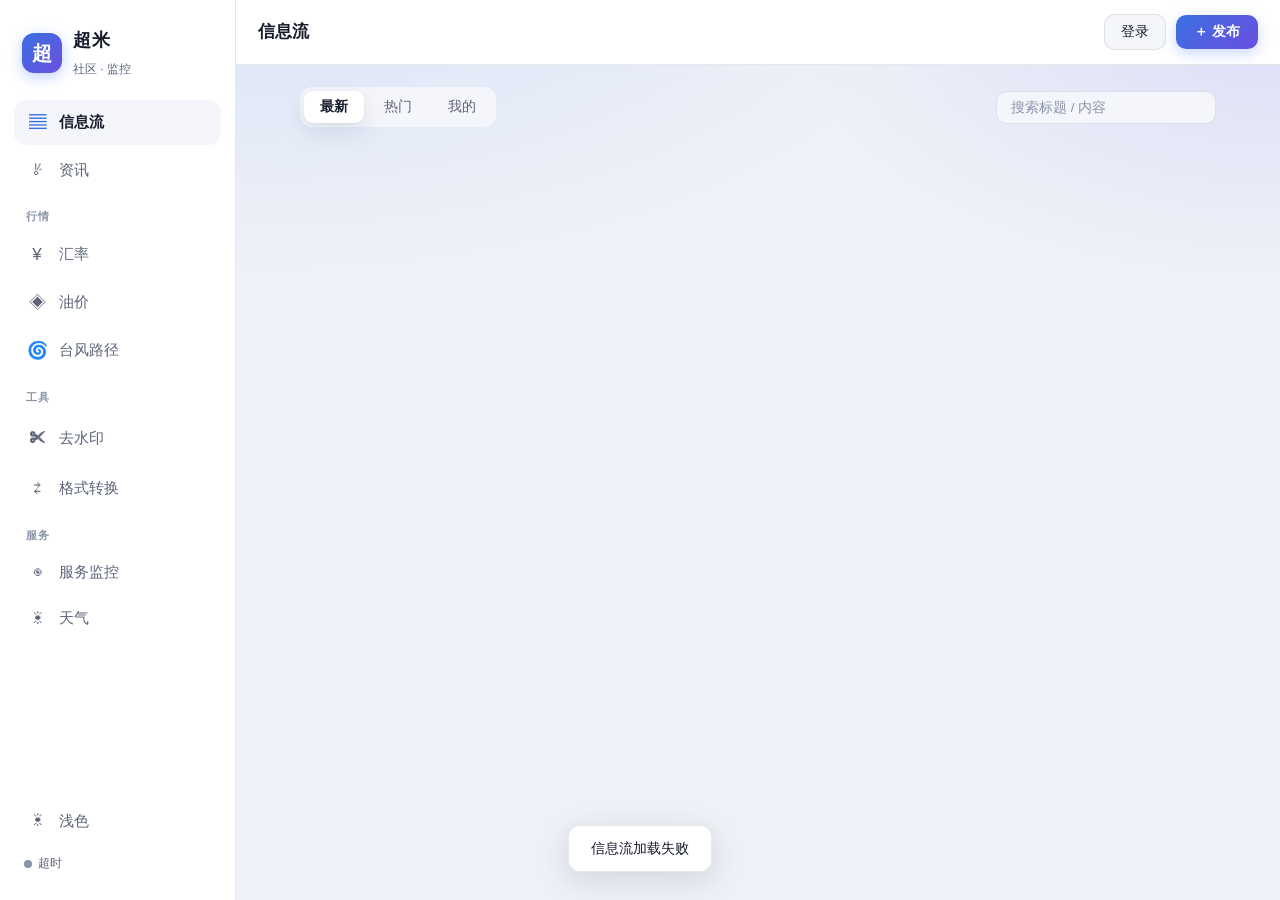
==== commit d343477b: "feat: 去水印独立页 /watermark + 米跳跳保活与无障碍重做 去水印独立页（/watermark/） - 新增单文件自包含页面：主题跟随、粘贴即解析、结果卡片、图集网格、   最近解析历" ====
--- a/web/index.html
+++ b/web/index.html
@@ -40,9 +40,10 @@
           <span class="nav-ico">🌀</span><span>台风路径</span>
         </button>
         <div class="nav-label">工具</div>
-        <button class="nav-item" data-view="watermark">
+        <a class="nav-item" href="/watermark/" target="_blank" rel="noopener"
+           title="打开独立去水印页面">
           <span class="nav-ico">✂</span><span>去水印</span>
-        </button>
+        </a>
         <button class="nav-item" data-view="convert">
           <span class="nav-ico">⇄</span><span>格式转换</span>
         </button>
@@ -563,6 +564,6 @@
   </div>
 
   <div id="toast" class="toast hidden"></div>
-  <script src="assets/app.js?v=19"></script>
+  <script src="assets/app.js?v=20"></script>
 </body>
 </html>
--- a/web/assets/styles.css
+++ b/web/assets/styles.css
@@ -100,6 +100,8 @@
   background: transparent; color: var(--mut); font-size: 14.5px;
   cursor: pointer; text-align: left; transition: all .18s;
 }
+/* 去水印入口是 <a>，去掉默认下划线与链接色 */
+a.nav-item { text-decoration: none; }
 .nav-item:hover { background: var(--surface-2); color: var(--txt); }
 .nav-item.active { background: var(--surface-2); color: var(--txt); font-weight: 600; }
 .nav-item.active .nav-ico { color: var(--acc); }
